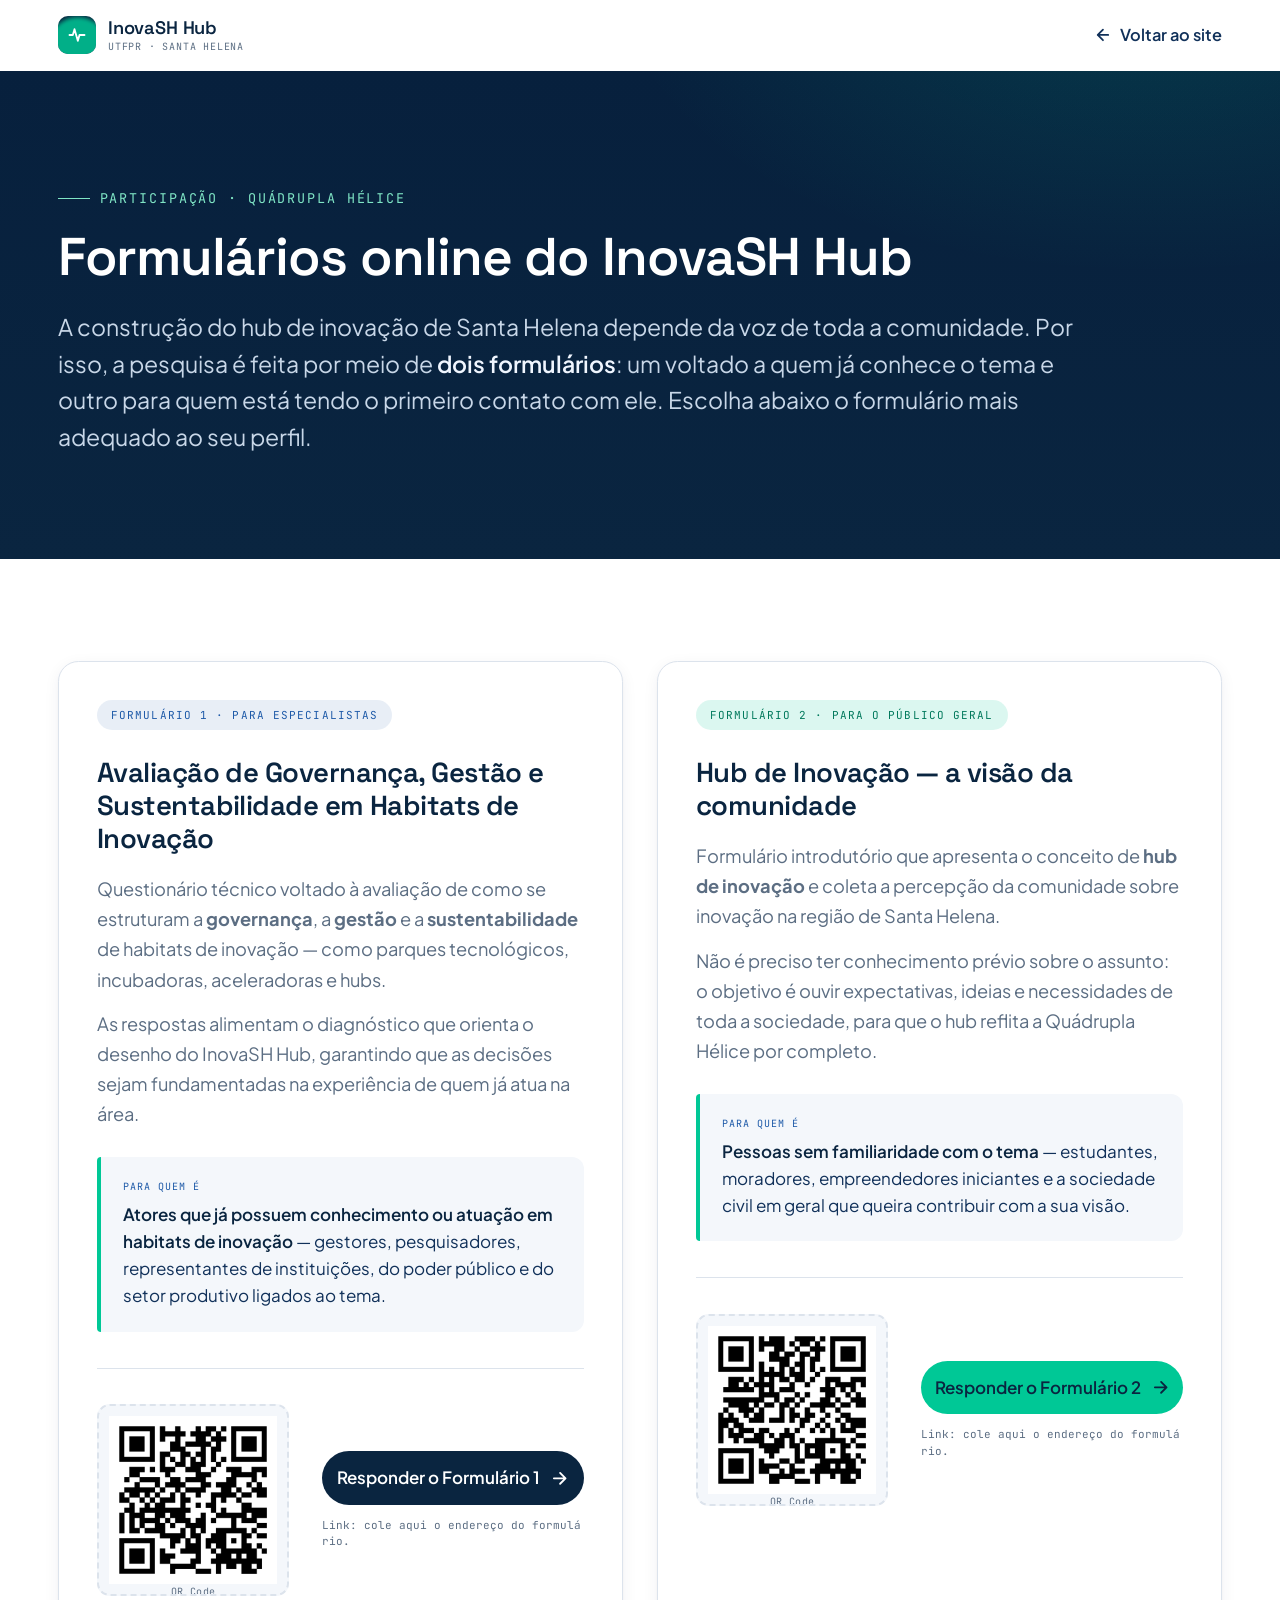
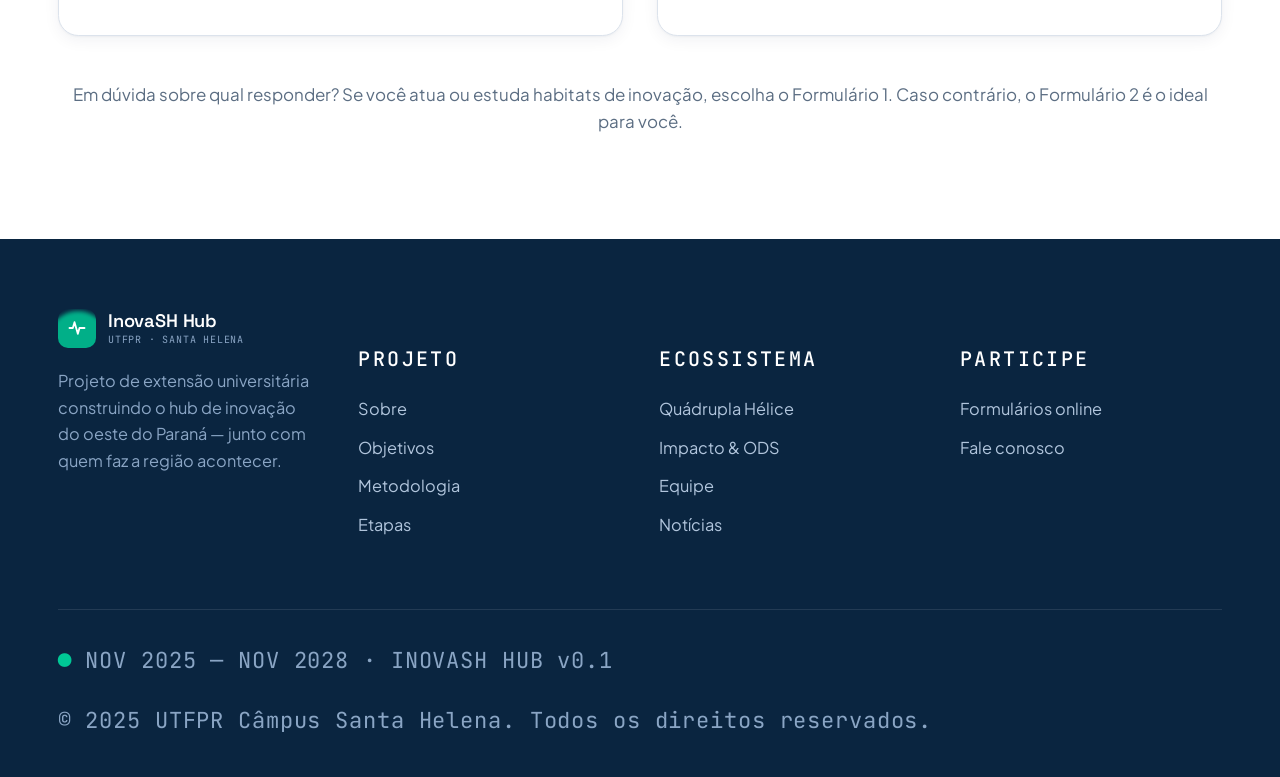
==== formularios.html @ 341921a7 "first commit" ====
<!DOCTYPE html>
<html lang="pt-BR">
<head>
<meta charset="UTF-8" />
<meta name="viewport" content="width=device-width, initial-scale=1.0" />
<title>Formulários online — InovaSH Hub | UTFPR Santa Helena</title>
<meta name="description" content="Participe da pesquisa do InovaSH Hub respondendo um dos dois formulários online: avaliação de habitats de inovação (para especialistas) e percepção sobre hub de inovação (para o público geral)." />

<!-- ============================== FONTS ============================== -->
<link rel="preconnect" href="https://fonts.googleapis.com" />
<link rel="preconnect" href="https://fonts.gstatic.com" crossorigin />
<link href="https://fonts.googleapis.com/css2?family=Space+Grotesk:wght@400;500;600;700&family=Plus+Jakarta+Sans:wght@400;500;600;700&family=JetBrains+Mono:wght@400;500&display=swap" rel="stylesheet" />
<link rel="stylesheet" href="style.css" />

</head>
<body>

<!-- ============================== NAV ============================== -->
<header class="nav" id="nav">
  <div class="container nav__inner">
    <a href="index.html" class="brand" aria-label="InovaSH Hub">
      <span class="brand__mark" aria-hidden="true">
        <svg width="20" height="20" viewBox="0 0 24 24" fill="none" stroke="currentColor" stroke-width="2.2" stroke-linecap="round" stroke-linejoin="round">
          <path d="M3 12h4l2-7 4 14 2-7h6"/>
        </svg>
      </span>
      <span>
        InovaSH Hub
        <small>UTFPR · Santa Helena</small>
      </span>
    </a>

    <a class="subnav__back" href="index.html#noticias">
      <svg viewBox="0 0 24 24" fill="none" stroke="currentColor" stroke-width="2.4" stroke-linecap="round" stroke-linejoin="round"><path d="M19 12H5M12 19l-7-7 7-7"/></svg>
      Voltar ao site
    </a>
  </div>
</header>

<main>

<!-- ============================== CABEÇALHO ============================== -->
<section class="formhero">
  <div class="container">
    <span class="eyebrow">Participação · Quádrupla Hélice</span>
    <h1>Formulários online do InovaSH Hub</h1>
    <p>
      A construção do hub de inovação de Santa Helena depende da voz de toda a comunidade.
      Por isso, a pesquisa é feita por meio de <strong style="color:#f0f6ff;font-weight:600;">dois formulários</strong>:
      um voltado a quem já conhece o tema e outro para quem está tendo o primeiro contato com ele.
      Escolha abaixo o formulário mais adequado ao seu perfil.
    </p>
  </div>
</section>

<!-- ============================== FORMULÁRIOS ============================== -->
<section>
  <div class="container">
    <div class="forms__grid">

      <!-- ---------- FORMULÁRIO 1 — ESPECIALISTAS ---------- -->
      <article class="formcard">
        <span class="formcard__pill formcard__pill--exp">Formulário 1 · Para especialistas</span>
        <h2>Avaliação de Governança, Gestão e Sustentabilidade em Habitats de Inovação</h2>

        <p class="formcard__desc">
          Questionário técnico voltado à avaliação de como se estruturam a
          <strong>governança</strong>, a <strong>gestão</strong> e a <strong>sustentabilidade</strong>
          de habitats de inovação — como parques tecnológicos, incubadoras, aceleradoras e hubs.
        </p>
        <p class="formcard__desc">
          As respostas alimentam o diagnóstico que orienta o desenho do InovaSH Hub,
          garantindo que as decisões sejam fundamentadas na experiência de quem já atua na área.
        </p>

        <div class="formcard__who">
          <small>Para quem é</small>
          <strong>Atores que já possuem conhecimento ou atuação em habitats de inovação</strong> —
          gestores, pesquisadores, representantes de instituições, do poder público e do
          setor produtivo ligados ao tema.
        </div>

        <div class="formcard__action">
          <!-- QR CODE — substitua o conteúdo abaixo pela imagem do QR Code.
               Ex.: <img src="qrcode-governanca.png" alt="QR Code do formulário de Governança" /> -->
          <div class="qr">
            <img src="/img/formulario1.jpg" alt="QR Code do formulário sobre Hub de Inovação" />
            <span class="qr__hint">QR Code<br />do Formulário 1<br />(inserir aqui)</span>
          </div>

          <div class="formcard__link">
            <!-- LINK — cole o endereço do formulário entre as aspas do href -->
            <a class="btn btn--primary" href="https://docs.google.com/forms/d/e/1FAIpQLSduwgu96JLA3Uy84Q2C-KdtQw33G4mlJlYAY1cPRyE9aOgEdQ/viewform?usp=publish-editor"
             target="_blank" rel="noopener">
              Responder o Formulário 1
              <svg viewBox="0 0 24 24" fill="none" stroke="currentColor" stroke-width="2.4" stroke-linecap="round" stroke-linejoin="round"><path d="M5 12h14M13 5l7 7-7 7"/></svg>
            </a>
            <p>Link: cole aqui o endereço do formulário.</p>
          </div>
        </div>
      </article>

      <!-- ---------- FORMULÁRIO 2 — PÚBLICO GERAL ---------- -->
      <article class="formcard">
        <span class="formcard__pill formcard__pill--geral">Formulário 2 · Para o público geral</span>
        <h2>Hub de Inovação — a visão da comunidade</h2>

        <p class="formcard__desc">
          Formulário introdutório que apresenta o conceito de <strong>hub de inovação</strong>
          e coleta a percepção da comunidade sobre inovação na região de Santa Helena.
        </p>
        <p class="formcard__desc">
          Não é preciso ter conhecimento prévio sobre o assunto: o objetivo é ouvir
          expectativas, ideias e necessidades de toda a sociedade, para que o hub
          reflita a Quádrupla Hélice por completo.
        </p>

        <div class="formcard__who">
          <small>Para quem é</small>
          <strong>Pessoas sem familiaridade com o tema</strong> — estudantes, moradores,
          empreendedores iniciantes e a sociedade civil em geral que queira contribuir
          com a sua visão.
        </div>

        <div class="formcard__action">
          <!-- QR CODE — substitua o conteúdo abaixo pela imagem do QR Code.
               Ex.: <img src="qrcode-hub.png" alt="QR Code do formulário sobre Hub de Inovação" /> -->
          <div class="qr">
            <img src="/img/formulario2.jpg" alt="QR Code do formulário sobre Hub de Inovação" />
            <span class="qr__hint">QR Code<br />do Formulário 2<br />(inserir aqui)</span>
          </div>

          <div class="formcard__link">
            <!-- LINK — cole o endereço do formulário entre as aspas do href -->
            <a class="btn btn--tech" href="https://docs.google.com/forms/d/e/1FAIpQLSdppMgLc-LtBCIql3R4VOv6WSsEuudQ_CSMHSYk94E3H_z7hQ/viewform?usp=publish-editor" 
            target="_blank" rel="noopener">
              Responder o Formulário 2
              <svg viewBox="0 0 24 24" fill="none" stroke="currentColor" stroke-width="2.4" stroke-linecap="round" stroke-linejoin="round"><path d="M5 12h14M13 5l7 7-7 7"/></svg>
            </a>
            <p>Link: cole aqui o endereço do formulário.</p>
          </div>
        </div>
      </article>

    </div>

    <p class="forms__note">
      Em dúvida sobre qual responder? Se você atua ou estuda habitats de inovação, escolha o
      Formulário 1. Caso contrário, o Formulário 2 é o ideal para você.
    </p>
  </div>
</section>

</main>

<!-- ============================== FOOTER ============================== -->
<footer>
  <div class="container">
    <div class="footer__grid">
      <div class="footer__brand">
        <a href="index.html" class="brand" style="color:#fff">
          <span class="brand__mark" aria-hidden="true">
            <svg width="20" height="20" viewBox="0 0 24 24" fill="none" stroke="currentColor" stroke-width="2.2" stroke-linecap="round" stroke-linejoin="round"><path d="M3 12h4l2-7 4 14 2-7h6"/></svg>
          </span>
          <span style="color:#fff">
            InovaSH Hub
            <small style="color:#8aa5c4">UTFPR · Santa Helena</small>
          </span>
        </a>
        <p>Projeto de extensão universitária construindo o hub de inovação do oeste do Paraná — junto com quem faz a região acontecer.</p>
      </div>

      <div>
        <h5>Projeto</h5>
        <ul>
          <li><a href="index.html#sobre">Sobre</a></li>
          <li><a href="index.html#objetivos">Objetivos</a></li>
          <li><a href="index.html#metodologia">Metodologia</a></li>
          <li><a href="index.html#etapas">Etapas</a></li>
        </ul>
      </div>
      <div>
        <h5>Ecossistema</h5>
        <ul>
          <li><a href="index.html#helice">Quádrupla Hélice</a></li>
          <li><a href="index.html#impacto">Impacto &amp; ODS</a></li>
          <li><a href="index.html#equipe">Equipe</a></li>
          <li><a href="index.html#noticias">Notícias</a></li>
        </ul>
      </div>
      <div>
        <h5>Participe</h5>
        <ul>
          <li><a href="formularios.html">Formulários online</a></li>
          <li><a href="index.html#contato">Fale conosco</a></li>
        </ul>
      </div>
    </div>

    <div class="footer__bottom">
      <span><span class="marker">●</span> NOV 2025 — NOV 2028 · INOVASH HUB v0.1</span>
      <span>© 2025 UTFPR Câmpus Santa Helena. Todos os direitos reservados.</span>
    </div>
  </div>
</footer>

<script>
/* navbar ganha borda ao rolar */
const nav = document.getElementById('nav');
window.addEventListener('scroll', () => {
  nav.classList.toggle('scrolled', window.scrollY > 8);
}, { passive: true });
</script>

</body>
</html>
---- style.css ----
/* ============================================================
   InovaSH Hub — estilos 100% fluidos
   Adapta-se a QUALQUER tela: sem larguras fixas.
   Tipografia escala de verdade com a largura (clamp + vw).
   Container ocupa a tela toda (borda a borda).
   ============================================================ */

/* ============================================================
   TOKENS — variáveis globais
   ============================================================ */
:root {
  --ink:      #0A2540;
  --ink-2:    #11315a;
  --blue:     #1E5AA8;
  --tech:     #00C896;
  --tech-soft:#7FE5C5;
  --paper:    #F4F7FB;
  --paper-2:  #EAF0F7;
  --line:     #DCE3EC;
  --muted:    #5C6E83;
  --white:    #ffffff;

  --f-display: "Space Grotesk", system-ui, sans-serif;
  --f-body:    "Plus Jakarta Sans", system-ui, sans-serif;
  --f-mono:    "JetBrains Mono", ui-monospace, monospace;

  /* espaçamentos fluidos — escalam com a largura da tela */
  --gutter:      clamp(18px, 4.5vw, 96px);
  --section-pad: clamp(56px, 8vw, 140px);
  --nav-h:       clamp(64px, 5.5vw, 86px);
  --radius:      clamp(10px, 1vw, 18px);
  --radius-lg:   clamp(14px, 1.6vw, 26px);

  --shadow-1: 0 1px 2px rgba(10,37,64,.04), 0 4px 16px rgba(10,37,64,.06);
  --shadow-2: 0 20px 60px -20px rgba(10,37,64,.25);
}

/* ============================================================
   RESET
   ============================================================ */
*, *::before, *::after { box-sizing: border-box; }

html {
  scroll-behavior: smooth;
  -webkit-text-size-adjust: 100%;
  scroll-padding-top: calc(var(--nav-h) + 12px);
}

body {
  margin: 0;
  font-family: var(--f-body);
  font-size: clamp(16px, 0.5vw + 0.85rem, 23px);
  line-height: 1.65;
  color: var(--ink);
  background: var(--white);
  -webkit-font-smoothing: antialiased;
  overflow-x: hidden;
}

img, svg { display: block; max-width: 100%; }
a { color: inherit; text-decoration: none; }
button { font: inherit; cursor: pointer; border: none; background: none; color: inherit; }
h1, h2, h3, h4 { font-family: var(--f-display); font-weight: 600; letter-spacing: -0.02em; margin: 0; color: var(--ink); }
p { margin: 0; }
ul { list-style: none; padding: 0; margin: 0; }

/* ============================================================
   LAYOUT — o container ocupa 100% da tela
   ============================================================ */
.container {
  width: 100%;
  margin: 0 auto;
  padding-inline: var(--gutter);
}

section { padding-block: var(--section-pad); position: relative; }

.eyebrow {
  font-family: var(--f-mono);
  font-size: clamp(12px, 0.3vw + 0.6rem, 15px);
  text-transform: uppercase;
  letter-spacing: 0.14em;
  color: var(--blue);
  display: inline-flex;
  align-items: center;
  gap: 10px;
  margin-bottom: clamp(14px, 1.6vw, 24px);
}
.eyebrow::before { content: ""; width: clamp(24px, 2.5vw, 40px); height: 1px; background: var(--blue); flex-shrink: 0; }

.section-title {
  font-size: clamp(2rem, 3.6vw + 0.3rem, 4.75rem);
  line-height: 1.1;
  margin-bottom: clamp(14px, 1.6vw, 24px);
}
.section-lede {
  font-size: clamp(1.09rem, 0.95vw + 0.72rem, 2.0rem);
  color: var(--muted);
  max-width: 65ch;
  line-height: 1.6;
}

/* reveal-on-scroll */
.reveal { opacity: 0; transform: translateY(20px); transition: opacity .7s cubic-bezier(.2,.7,.2,1), transform .7s cubic-bezier(.2,.7,.2,1); }
.reveal.in { opacity: 1; transform: none; }

/* ============================================================
   NAV
   ============================================================ */
.nav {
  position: sticky;
  top: 0;
  z-index: 50;
  backdrop-filter: saturate(140%) blur(14px);
  -webkit-backdrop-filter: saturate(140%) blur(14px);
  background: rgba(255,255,255,.82);
  border-bottom: 1px solid transparent;
  transition: border-color .25s, background .25s;
}
.nav.scrolled { border-bottom-color: var(--line); background: rgba(255,255,255,.96); }

.nav__inner {
  display: flex;
  align-items: center;
  justify-content: space-between;
  gap: clamp(12px, 2vw, 32px);
  height: var(--nav-h);
}

/* marca */
.brand {
  display: flex;
  align-items: center;
  gap: 12px;
  font-family: var(--f-display);
  font-weight: 600;
  font-size: clamp(16px, 0.45vw + 0.78rem, 22px);
  letter-spacing: -0.01em;
  flex-shrink: 0;
}
.brand > span { line-height: 1.15; white-space: nowrap; }
.brand__mark {
  width: clamp(36px, 3vw, 48px);
  height: clamp(36px, 3vw, 48px);
  flex-shrink: 0;
  display: grid; place-items: center;
  border-radius: 10px;
  background: var(--ink); color: var(--white);
  position: relative; overflow: hidden;
}
.brand__mark::after {
  content: "";
  position: absolute;
  inset: auto -30% -60% auto;
  width: 60px; height: 60px;
  background: var(--tech);
  border-radius: 50%;
  filter: blur(2px);
  opacity: .85;
}
.brand__mark svg { position: relative; z-index: 1; }
.brand small {
  display: block;
  font-family: var(--f-mono);
  font-size: clamp(10px, 0.5vw, 12px); color: var(--muted);
  letter-spacing: 0.08em; text-transform: uppercase;
  font-weight: 400; margin-top: 2px;
}

/* links */
.nav__links {
  display: flex;
  gap: clamp(14px, 1.8vw, 38px);
  align-items: center;
  flex: 1;
  justify-content: center;
}
.nav__links a {
  font-size: clamp(20px, 0.5vw + 0.6rem, 24px);
  font-weight: 500; color: var(--ink-2);
  transition: color .2s; white-space: nowrap;
}
.nav__links a:hover { color: var(--blue); }

.nav__cta { display: inline-flex; align-items: center; gap: 8px; flex-shrink: 0; }

/* hamburguer — oculto por padrão */
.menu-toggle {
  display: none;
  width: 44px; height: 44px;
  align-items: center; justify-content: center;
  border-radius: 8px; flex-shrink: 0;
}
.menu-toggle:hover { background: var(--paper); }

/* drawer */
.nav__drawer {
  display: none;
  position: fixed;
  inset: var(--nav-h) 0 0 0;
  background: var(--white);
  flex-direction: column;
  padding: 25px var(--gutter) 32px;
  z-index: 40;
  border-top: 1px solid var(--line);
  overflow-y: auto;
}
.nav__drawer a {
  display: block;
  padding: 16px 0;
  font-family: var(--f-display);
  font-size: clamp(20px, 4vw, 32px);
  border-bottom: 1px solid var(--line);
  color: var(--ink);
}
.nav__drawer .btn { margin-top: 25px; align-self: flex-start; }

/* ============================================================
   BOTÕES
   ============================================================ */
.btn {
  display: inline-flex;
  align-items: center;
  gap: 10px;
  padding: clamp(12px, 1vw, 18px) clamp(20px, 1.8vw, 32px);
  border-radius: 999px;
  font-weight: 600;
  font-size: clamp(15px, 0.35vw + 0.78rem, 18.5px);
  font-family: var(--f-body);
  transition: transform .15s ease, box-shadow .25s ease, background .2s, color .2s;
  white-space: nowrap;
}
.btn:active { transform: translateY(1px); }
.btn--primary { background: var(--ink); color: var(--white); }
.btn--primary:hover { background: var(--ink-2); box-shadow: var(--shadow-2); }
.btn--tech { background: var(--tech); color: var(--ink); }
.btn--tech:hover { background: #00b386; box-shadow: 0 12px 32px -12px rgba(0,200,150,.5); }
.btn--ghost { background: transparent; color: var(--ink); border: 1px solid var(--line); }
.btn--ghost:hover { border-color: var(--ink); }
.btn--link { padding: 0; background: none; color: var(--blue); font-weight: 600; }
.btn--link:hover { color: var(--ink); }
.btn--sm { padding: 10px 18px; font-size: clamp(14px, 0.3vw + 0.72rem, 16px); }
.btn svg { width: 1.1em; height: 1.1em; flex-shrink: 0; }

/* ============================================================
   HERO
   ============================================================ */
.hero {
  position: relative;
  overflow: hidden;
  padding-top: clamp(48px, 6vw, 130px);
  padding-bottom: clamp(60px, 9vw, 150px);
  background:
    radial-gradient(1200px 600px at 88% -10%, rgba(0,200,150,.18), transparent 60%),
    radial-gradient(900px 500px at -10% 110%, rgba(30,90,168,.18), transparent 55%),
    linear-gradient(180deg, #07203d 0%, #0A2540 50%, #0d2c4f 100%);
  color: var(--white);
}
.hero h1, .hero h2, .hero h3 { color: var(--white); }

.hero__grid {
  display: grid;
  grid-template-columns: 1.15fr .85fr;
  gap: clamp(32px, 5vw, 90px);
  align-items: center;
}

.hero__tag {
  display: inline-flex;
  align-items: center;
  gap: 10px;
  padding: 8px 16px 8px 8px;
  background: rgba(255,255,255,.08);
  border: 1px solid rgba(255,255,255,.14);
  border-radius: 999px;
  font-family: var(--f-mono);
  font-size: clamp(12px, 0.3vw + 0.62rem, 16px);
  letter-spacing: 0.06em;
  color: #cfe3f7;
  margin-bottom: clamp(18px, 2.2vw, 32px);
  flex-wrap: wrap;
}
.hero__tag span:first-child {
  background: var(--tech); color: var(--ink);
  padding: 4px 12px; border-radius: 999px;
  font-weight: 600; font-family: var(--f-body);
  letter-spacing: 0; font-size: 0.9em;
}

.hero h1 {
  font-size: clamp(2.25rem, 6.25vw, 7.5rem);
  line-height: 1;
  letter-spacing: -0.035em;
  margin-bottom: clamp(18px, 2.2vw, 34px);
  word-break: break-word;
}
.hero h1 em {
  font-style: normal;
  background: linear-gradient(90deg, var(--tech) 0%, var(--tech-soft) 100%);
  -webkit-background-clip: text;
  background-clip: text;
  color: transparent;
}

.hero__lede {
  font-size: clamp(1.05rem, 0.95vw + 0.72rem, 1.9rem);
  line-height: 1.55;
  color: #c8d7e8;
  max-width: 56ch;
  margin-bottom: clamp(28px, 3.2vw, 44px);
}
.hero__ctas { display: flex; flex-wrap: wrap; gap: 14px; }

.hero__meta {
  margin-top: clamp(32px, 4vw, 64px);
  display: grid;
  grid-template-columns: repeat(auto-fit, minmax(min(170px, 100%), 1fr));
  gap: clamp(14px, 1.6vw, 22px);
  max-width: 620px;
  border-top: 1px solid rgba(255,255,255,.14);
  padding-top: clamp(20px, 2.2vw, 32px);
}
.hero__meta div span {
  display: block;
  font-family: var(--f-mono); font-size: clamp(11px, 0.5vw, 13px);
  letter-spacing: 0.1em; text-transform: uppercase;
  color: #8aa5c4; margin-bottom: 6px;
}
.hero__meta div strong {
  font-family: var(--f-display); font-weight: 500;
  font-size: clamp(16px, 0.5vw + 0.8rem, 21px); color: #f0f6ff;
}

/* visual animado */
.hero__visual {
  position: relative;
  aspect-ratio: 1 / 1;
  width: 100%;
  max-width: 560px;
  margin-left: auto;
}
.hero__orb {
  position: absolute; inset: 8%;
  border-radius: 50%;
  background:
    radial-gradient(circle at 30% 30%, rgba(127,229,197,.45), transparent 55%),
    radial-gradient(circle at 70% 70%, rgba(30,90,168,.55), transparent 60%),
    conic-gradient(from 140deg at 50% 50%, #0a2540, #1E5AA8, #00C896, #0a2540);
  filter: blur(.4px);
  box-shadow: 0 60px 120px -40px rgba(0,200,150,.4), inset 0 0 60px rgba(255,255,255,.06);
  animation: orb 24s linear infinite;
}
@keyframes orb { to { transform: rotate(360deg); } }

.hero__ring { position: absolute; inset: 0; border-radius: 50%; border: 1px dashed rgba(255,255,255,.18); }
.hero__ring--2 { inset: 12%; border-style: solid; border-color: rgba(255,255,255,.08); }
.hero__ring--3 { inset: 24%; }

.hero__chips { position: absolute; inset: 0; pointer-events: none; }
.hero__chip {
  position: absolute;
  background: rgba(255,255,255,.06);
  border: 1px solid rgba(255,255,255,.14);
  backdrop-filter: blur(8px);
  -webkit-backdrop-filter: blur(8px);
  padding: 12px 16px; border-radius: 12px;
  font-family: var(--f-mono); font-size: clamp(11px, 0.6vw, 14px);
  color: #f0f6ff; letter-spacing: 0.03em;
  display: flex; align-items: center; gap: 8px;
  white-space: nowrap;
  animation: float 6s ease-in-out infinite;
}
.hero__chip i {
  width: 8px; height: 8px; border-radius: 50%;
  background: var(--tech); box-shadow: 0 0 0 4px rgba(0,200,150,.18);
  flex-shrink: 0;
}
.hero__chip:nth-child(1) { top: 6%;    left: -4%;  animation-delay: 0s; }
.hero__chip:nth-child(2) { top: 32%;   right: -8%; animation-delay: 1.5s; }
.hero__chip:nth-child(3) { bottom: 22%;left: -8%;  animation-delay: 3s; }
.hero__chip:nth-child(4) { bottom: 4%; right: 4%;  animation-delay: 4.5s; }
.hero__chip:nth-child(2) i, .hero__chip:nth-child(4) i { background: var(--tech-soft); box-shadow: 0 0 0 4px rgba(127,229,197,.18); }

@keyframes float {
  0%, 100% { transform: translateY(0); }
  50%       { transform: translateY(-10px); }
}

/* ============================================================
   PARTNERS STRIP
   ============================================================ */
.partners {
  background: var(--ink); color: #b8cbe1;
  padding: clamp(16px, 1.8vw, 30px) 0;
  border-top: 1px solid rgba(255,255,255,.08);
  overflow: hidden;
}
.partners__row {
  display: flex; align-items: center;
  gap: clamp(10px, 2.5vw, 56px);
  font-family: var(--f-mono);
  font-size: clamp(15px, 0.9vw, 19px);
  letter-spacing: 0.14em; text-transform: uppercase;
  flex-wrap: wrap; justify-content: center;
}
.partners__row span { white-space: nowrap; }
.partners__row span.dot { color: var(--tech); }

/* ============================================================
   SOBRE
   ============================================================ */
.about__grid {
  display: grid;
  grid-template-columns: repeat(auto-fit, minmax(min(400px, 100%), 1fr));
  gap: clamp(28px, 4vw, 90px);
  align-items: start;
}
.about__body p { font-size: clamp(1.05rem, 0.7vw + 0.82rem, 1.6rem); color: #2c425b; line-height: 1.7; }
.about__body p + p { margin-top: clamp(16px, 1.6vw, 24px); }

.callout {
  margin-top: clamp(24px, 2.8vw, 40px);
  padding: clamp(18px, 2.2vw, 32px);
  background: var(--paper);
  border-left: 4px solid var(--tech);
  border-radius: 4px 12px 12px 4px;
}
.callout strong { color: var(--ink); font-weight: 600; }
.callout small {
  display: block; font-family: var(--f-mono);
  font-size: clamp(11px, 0.5vw, 13px); text-transform: uppercase;
  letter-spacing: 0.1em; color: var(--blue); margin-bottom: 6px;
}

/* ============================================================
   OBJETIVOS
   ============================================================ */
.objectives { background: var(--paper); }

.objectives__head {
  display: flex;
  flex-wrap: wrap;
  align-items: flex-end;
  justify-content: space-between;
  gap: clamp(20px, 3vw, 48px);
  margin-bottom: clamp(32px, 4vw, 64px);
}

.bigobj {
  background: var(--ink); color: var(--white);
  border-radius: var(--radius-lg);
  padding: clamp(28px, 4vw, 72px);
  margin-bottom: clamp(20px, 2.5vw, 36px);
  display: flex;
  flex-wrap: wrap;
  gap: clamp(20px, 3.5vw, 56px);
  align-items: center;
  position: relative; overflow: hidden;
}
.bigobj::after {
  content: "";
  position: absolute; right: -100px; top: -100px;
  width: 360px; height: 360px;
  background: radial-gradient(circle, rgba(0,200,150,.4), transparent 60%);
  pointer-events: none;
}
.bigobj__label {
  font-family: var(--f-mono); font-size: clamp(11px, 0.5vw, 14px);
  letter-spacing: 0.15em; text-transform: uppercase;
  color: var(--tech); margin-bottom: 14px; display: block;
}
.bigobj h3 {
  color: var(--white);
  font-size: clamp(1.4rem, 1.5vw + 0.7rem, 3rem);
  line-height: 1.25; font-weight: 500;
  flex: 1 1 340px;
}
.bigobj__num {
  font-family: var(--f-display);
  font-size: clamp(3.5rem, 1rem + 6.5vw, 9.5rem);
  font-weight: 600; line-height: 1; color: var(--white);
  letter-spacing: -0.04em; position: relative; z-index: 1; flex-shrink: 0;
}

.obj-grid {
  display: grid;
  grid-template-columns: repeat(auto-fit, minmax(min(320px, 100%), 1fr));
  gap: clamp(14px, 1.6vw, 24px);
}
.obj-card {
  background: var(--white); border: 1px solid var(--line);
  border-radius: var(--radius);
  padding: clamp(24px, 2.8vw, 44px);
  transition: transform .25s, box-shadow .25s, border-color .25s;
}
.obj-card:hover { transform: translateY(-4px); border-color: transparent; box-shadow: var(--shadow-2); }
.obj-card__num {
  font-family: var(--f-mono); font-size: clamp(15px, 0.7vw, 17px);
  color: var(--blue); letter-spacing: 0.1em;
  margin-bottom: clamp(16px, 2.2vw, 32px); display: block;
}
.obj-card h4 { font-size: clamp(1.2rem, 0.7vw + 0.85rem, 1.8rem); line-height: 1.35; margin-bottom: 12px; font-weight: 600; }
.obj-card p { color: var(--muted); font-size: clamp(17px, 0.38vw + 0.85rem, 20px); line-height: 1.8; }

/* ============================================================
   METODOLOGIA
   ============================================================ */
.method__grid {
  display: grid;
  grid-template-columns: repeat(auto-fit, minmax(min(440px, 100%), 1fr));
  gap: clamp(28px, 3.5vw, 72px);
  align-items: start;
}

/* Matriz LFM */
.lfm {
  background: var(--paper); border-radius: var(--radius-lg);
  padding: 8px; border: 1px solid var(--line); overflow: hidden;
}
.lfm__head {
  display: grid; grid-template-columns: repeat(4, 1fr);
  gap: 4px; margin-bottom: 4px;
}
.lfm__cell {
  background: var(--white);
  padding: clamp(12px, 1.4vw, 20px);
  border-radius: 10px;
  font-family: var(--f-mono);
  font-size: clamp(16px, 0.4vw + 0.5rem, 19px);
  text-transform: uppercase; letter-spacing: 0.08em; color: var(--muted);
}
.lfm__cell--h { background: var(--ink); color: var(--white); font-weight: 600; }
.lfm__row {
  display: grid; grid-template-columns: repeat(4, 1fr);
  gap: 4px; margin-bottom: 4px;
}
.lfm__row .lfm__cell {
  background: var(--white); font-family: var(--f-body);
  text-transform: none; letter-spacing: 0; color: var(--ink);
  font-size: clamp(18px, 0.3vw + 0.7rem, 21px); line-height: 1.5;
}
.lfm__cell strong { display: block; font-weight: 600; margin-bottom: 4px; }
.lfm__cell span { color: var(--muted); font-size: 0.88em; }

.method-status {
  margin-top: clamp(20px, 2.4vw, 32px);
  display: grid;
  grid-template-columns: repeat(auto-fit, minmax(min(220px, 100%), 1fr));
  gap: 14px;
}
.method-status__card {
  background: var(--white); border: 1px solid var(--line);
  padding: clamp(18px, 2vw, 28px); border-radius: 12px;
}
.method-status__card .pill {
  display: inline-flex; align-items: center; gap: 6px;
  font-family: var(--f-mono); font-size: clamp(15.5px, 0.9vw, 20.5px);
  letter-spacing: 0.1em; text-transform: uppercase;
  color: var(--tech); background: rgba(0,200,150,.1);
  padding: 5px 12px; border-radius: 999px; margin-bottom: 12px;
}
.method-status__card .pill i {
  width: 6px; height: 6px; border-radius: 50%;
  background: var(--tech); animation: pulse 1.6s ease-in-out infinite;
}
@keyframes pulse { 0%, 100% { opacity: 1; transform: scale(1); } 50% { opacity: .4; transform: scale(.8); } }
.method-status__card strong { display: block; font-family: var(--f-display); font-weight: 600; font-size: clamp(15px, 0.4vw + 0.78rem, 19px); margin-bottom: 4px; }
.method-status__card span { font-size: clamp(17.5px, 0.3vw + 0.76rem, 19px); color: var(--muted); }

/* ============================================================
   TIMELINE / ETAPAS
   ============================================================ */
.timeline { background: var(--ink); color: var(--white); overflow: hidden; }
.timeline h2 { color: var(--white); }
.timeline .section-lede { color: #98b2cd; }
.timeline .eyebrow { color: var(--tech-soft); }
.timeline .eyebrow::before { background: var(--tech-soft); }

.tl {
  margin-top: clamp(36px, 4.5vw, 64px);
  display: grid;
  grid-template-columns: repeat(5, minmax(0,1fr));
  gap: clamp(12px, 1.6vw, 24px);
  position: relative;
}
.tl::before {
  content: "";
  position: absolute;
  top: 28px; left: 24px; right: 24px; height: 1px;
  background: linear-gradient(90deg, transparent, rgba(255,255,255,.2) 8%, rgba(255,255,255,.2) 92%, transparent);
}

.tl__step { position: relative; padding-top: 64px; }
.tl__dot {
  position: absolute; top: 18px; left: 0;
  width: 20px; height: 20px; border-radius: 50%;
  background: var(--tech); box-shadow: 0 0 0 6px rgba(0,200,150,.18);
}
.tl__dot::after { content: ""; position: absolute; inset: 6px; background: var(--ink); border-radius: 50%; }
.tl__step--active .tl__dot { background: var(--tech-soft); }
.tl__step--active .tl__dot::after { background: transparent; }

.tl__num { font-family: var(--f-mono); font-size: clamp(11px, 0.5vw, 13px); letter-spacing: 0.15em; color: #8aa5c4; text-transform: uppercase; }
.tl__step h4 { color: var(--white); font-size: clamp(1.1rem, 0.5vw + 0.85rem, 1.6rem); line-height: 1.3; margin: 10px 0; font-weight: 600; }
.tl__step p { font-size: clamp(17px, 0.3vw + 0.8rem, 19.5px); color: #b1c5dc; line-height: 1.55; }
.tl__tag {
  display: inline-block; margin-top: 14px;
  font-family: var(--f-mono); font-size: clamp(12.5px, 0.5vw, 14.5px); letter-spacing: 0.1em;
  color: var(--tech-soft); border: 1px solid rgba(127,229,197,.4);
  padding: 4px 10px; border-radius: 999px; text-transform: uppercase;
}

/* ============================================================
   QUÁDRUPLA HÉLICE
   ============================================================ */
.helix__grid {
  display: grid;
  grid-template-columns: repeat(auto-fit, minmax(min(360px, 100%), 1fr));
  gap: clamp(14px, 1.6vw, 24px);
  margin-top: clamp(32px, 4vw, 64px);
}
.helix-card {
  border-radius: var(--radius-lg);
  padding: clamp(24px, 3vw, 48px);
  display: flex; flex-direction: column; justify-content: space-between;
  min-height: clamp(220px, 24vw, 320px);
  transition: transform .3s, box-shadow .3s;
  isolation: isolate; position: relative; overflow: hidden;
}
.helix-card:hover { transform: translateY(-4px); box-shadow: var(--shadow-2); }
.helix-card--1 { background: linear-gradient(140deg, #0A2540 0%, #1E5AA8 100%); color: var(--white); }
.helix-card--2 { background: linear-gradient(140deg, #1E5AA8 0%, #00C896 100%); color: var(--white); }
.helix-card--3 { background: linear-gradient(140deg, #00C896 0%, #017155 100% );color: var(--white); }
.helix-card--4 { background: linear-gradient(140deg, #017155 0%, #0A2540 100%); color: var(--white); }

.helix-card__top {
  display: flex; align-items: center; justify-content: space-between;
  margin-bottom: clamp(24px, 3.5vw, 64px);
}
.helix-card__icon {
  width: clamp(48px, 4vw, 64px); height: clamp(48px, 4vw, 64px);
  border-radius: 12px;
  display: grid; place-items: center;
  background: rgba(255,255,255,.14); border: 1px solid rgba(255,255,255,.18);
  flex-shrink: 0;
}
.helix-card--3 .helix-card__icon, .helix-card--4 .helix-card__icon {
  background: var(--ink); border-color: var(--ink); color: var(--white);
}
.helix-card__icon svg { width: 45%; height: 45%; }
.helix-card__num { font-family: var(--f-mono); font-size: clamp(12px, 0.5vw, 15px); letter-spacing: 0.1em; opacity: .6; }
.helix-card h4 { color: inherit; font-size: clamp(1.5rem, 1.1vw + 0.85rem, 2.6rem); line-height: 1.2; margin-bottom: 12px; }
.helix-card p { font-size: clamp(19px, 0.35vw + 0.82rem, 21px); line-height: 1.55; opacity: .85; }

/* ============================================================
   STATUS ATUAL
   ============================================================ */
.status { background: var(--paper); }

.status__grid {
  display: grid;
  grid-template-columns: repeat(auto-fit, minmax(min(420px, 100%), 1fr));
  gap: clamp(14px, 1.6vw, 24px);
  margin-top: clamp(32px, 4vw, 64px);
}
.status-card {
  background: var(--white); border-radius: var(--radius-lg);
  padding: clamp(20px, 2.6vw, 40px);
  border: 1px solid var(--line);
  display: grid; grid-template-columns: auto 1fr;
  gap: clamp(18px, 2.2vw, 36px); align-items: start;
}
.status-card__chart { width: clamp(80px, 7vw, 120px); height: clamp(80px, 7vw, 120px); position: relative; flex-shrink: 0; }
.status-card__chart svg { width: 100%; height: 100%; transform: rotate(-90deg); }
.status-card__chart .bg { fill: none; stroke: var(--paper-2); stroke-width: 8; }
.status-card__chart .fg { fill: none; stroke: var(--tech); stroke-width: 8; stroke-linecap: round; transition: stroke-dashoffset 1.4s ease; }
.status-card__chart .lbl {
  position: absolute; inset: 0;
  display: grid; place-items: center;
  font-family: var(--f-display); font-weight: 600; font-size: clamp(16px, 1.4vw, 22px); color: var(--ink);
}
.status-card .pill {
  display: inline-flex; align-items: center; gap: 8px;
  font-family: var(--f-mono); font-size: clamp(11px, 0.5vw, 13px); letter-spacing: 0.1em; text-transform: uppercase;
  color: var(--tech); background: rgba(0,200,150,.1);
  padding: 6px 14px; border-radius: 999px; margin-bottom: 14px;
}
.status-card .pill i { width: 6px; height: 6px; border-radius: 50%; background: var(--tech); animation: pulse 1.6s ease-in-out infinite; }
.status-card h4 { font-size: clamp(1.2rem, 0.7vw + 0.85rem, 1.8rem); line-height: 1.3; margin-bottom: 10px; }
.status-card p { color: var(--muted); font-size: clamp(17px, 0.35vw + 0.82rem, 20.5px); }

/* ============================================================
   EQUIPE
   ============================================================ */
.team__grid {
  display: grid;
  grid-template-columns: repeat(auto-fit, minmax(min(230px, 100%), 1fr));
  gap: clamp(12px, 1.4vw, 22px);
  margin-top: clamp(32px, 4vw, 64px);
}
.member {
  background: var(--white); border: 1px solid var(--line);
  border-radius: var(--radius); overflow: hidden;
  transition: transform .25s, box-shadow .25s, border-color .25s;
}
.member:hover { transform: translateY(-3px); box-shadow: var(--shadow-2); border-color: transparent; }
.member__photo {
  aspect-ratio: 4/5;
  background: repeating-linear-gradient(135deg, var(--paper) 0 8px, var(--paper-2) 8px 16px);
  position: relative; display: grid; place-items: center;
  color: var(--ink); font-family: var(--f-display);
  font-weight: 600; font-size: clamp(2rem, 3vw, 3rem); letter-spacing: -0.02em;
}
.member__photo::after {
  content: attr(data-role);
  position: absolute; top: 14px; left: 14px;
  font-family: var(--f-mono); font-size: clamp(15px, 0.5vw, 20px);
  letter-spacing: 0.08em; text-transform: uppercase;
  background: var(--white); padding: 4px 9px;
  border-radius: 4px; color: var(--blue); font-weight: 500;
}
.member__info { padding: clamp(16px, 1.8vw, 26px); }
.member__info strong { display: block; font-family: var(--f-display); font-weight: 600; font-size: clamp(30px, 0.4vw + 0.78rem, 25px); line-height: 1.3; margin-bottom: 5px; }
.member__info span { font-size: clamp(13px, 0.3vw + 0.72rem, 16px); color: var(--muted); }

/* ============================================================
   IMPACTO / ODS
   ============================================================ */
.impact { background: var(--ink); color: var(--white); overflow: hidden; }
.impact h2 { color: var(--white); }
.impact .eyebrow { color: var(--tech-soft); }
.impact .eyebrow::before { background: var(--tech-soft); }
.impact .section-lede { color: #98b2cd; }

.impact-grid {
  display: grid;
  grid-template-columns: repeat(auto-fit, minmax(min(240px, 100%), 1fr));
  gap: 0;
  margin-top: clamp(32px, 4vw, 64px);
  border-top: 1px solid rgba(255,255,255,.12);
  border-bottom: 1px solid rgba(255,255,255,.12);
}
.impact-num { padding: clamp(28px, 3.4vw, 48px) 0; }
.impact-num + .impact-num { border-left: 1px solid rgba(255,255,255,.12); padding-left: clamp(20px, 2.5vw, 40px); }
.impact-num span { font-family: var(--f-mono); font-size: clamp(11px, 0.5vw, 13px); letter-spacing: 0.12em; text-transform: uppercase; color: #8aa5c4; display: block; margin-bottom: clamp(12px, 1.6vw, 22px); }
.impact-num strong { font-family: var(--f-display); font-size: clamp(3.5rem, 1rem + 5.5vw, 8rem); font-weight: 600; letter-spacing: -0.04em; line-height: 0.95; display: block; }
.impact-num strong em { font-style: normal; color: var(--tech); margin-left: 4px; font-size: 0.6em; }
.impact-num small { color: #98b2cd; font-size: clamp(13px, 0.3vw + 0.72rem, 16px); }

.sdgs { margin-top: clamp(36px, 5vw, 72px); }
.sdgs__label { font-family: var(--f-mono); font-size: clamp(11px, 0.5vw, 13px); letter-spacing: 0.12em; text-transform: uppercase; color: #8aa5c4; margin-bottom: 22px; }
.sdgs__list {
  display: grid;
  grid-template-columns: repeat(auto-fit, minmax(min(300px, 100%), 1fr));
  gap: clamp(12px, 1.4vw, 20px);
}
.sdg {
  display: flex; align-items: center; gap: clamp(14px, 1.6vw, 24px);
  padding: clamp(16px, 2vw, 30px);
  background: rgba(255,255,255,.04); border: 1px solid rgba(255,255,255,.1);
  border-radius: var(--radius);
}
.sdg__badge {
  width: clamp(48px, 4.5vw, 68px); height: clamp(48px, 4.5vw, 68px);
  border-radius: 10px;
  display: grid; place-items: center;
  font-family: var(--f-display); font-weight: 700;
  font-size: clamp(17px, 1.6vw, 24px); color: var(--white); flex-shrink: 0;
}
.sdg--9  .sdg__badge { background: #fd6925; }
.sdg--11 .sdg__badge { background: #f99d26; }
.sdg--17 .sdg__badge { background: #19486a; }
.sdg__txt strong { display: block; font-family: var(--f-display); font-weight: 600; font-size: clamp(14px, 0.4vw + 0.76rem, 18px); }
.sdg__txt span { color: #b1c5dc; font-size: clamp(12.5px, 0.3vw + 0.7rem, 15.5px); }

/* ============================================================
   NOTÍCIAS
   ============================================================ */
.news__grid {
  display: grid;
  grid-template-columns: repeat(auto-fit, minmax(min(340px, 100%), 1fr));
  gap: clamp(14px, 1.6vw, 26px);
  margin-top: clamp(32px, 4vw, 64px);
}
.post {
  background: var(--white); border: 1px solid var(--line);
  border-radius: var(--radius); overflow: hidden;
  transition: transform .25s, box-shadow .25s, border-color .25s;
  display: flex; flex-direction: column;
}
.post:hover { transform: translateY(-4px); box-shadow: var(--shadow-2); border-color: transparent; }
.post__cover {
  aspect-ratio: 16/10;
  position: relative; display: grid; place-items: center; overflow: hidden;
}
.post__cover--1 { background: linear-gradient(140deg, #0A2540, #1E5AA8); }
.post__cover--2 { background: linear-gradient(140deg, #1E5AA8, #00C896); }
.post__cover--3 { background: linear-gradient(140deg, #0A2540, #00C896); }
.post__cover svg { position: absolute; inset: 0; width: 100%; height: 100%; opacity: .25; }
.post__cover .tag {
  position: relative;
  font-family: var(--f-mono); font-size: clamp(11px, 0.5vw, 13px); letter-spacing: 0.12em;
  text-transform: uppercase; color: var(--white);
  border: 1px solid rgba(255,255,255,.4); background: rgba(255,255,255,.06);
  backdrop-filter: blur(8px); padding: 6px 14px; border-radius: 999px;
}
.post__body { padding: clamp(20px, 2.4vw, 38px); flex: 1; display: flex; flex-direction: column; }
.post__date { font-family: var(--f-mono); font-size: clamp(11px, 0.5vw, 13px); color: var(--muted); letter-spacing: 0.08em; text-transform: uppercase; margin-bottom: 12px; }
.post__body h4 { font-size: clamp(1.2rem, 0.6vw + 0.88rem, 1.65rem); line-height: 1.35; margin-bottom: 12px; }
.post__body p { color: var(--muted); font-size: clamp(15px, 0.35vw + 0.82rem, 18.5px); flex: 1; margin-bottom: 18px; }
.post__more {
  font-family: var(--f-mono); font-size: clamp(12px, 0.5vw, 14px); color: var(--blue);
  letter-spacing: 0.06em; text-transform: uppercase;
  display: inline-flex; align-items: center; gap: 6px; font-weight: 600;
}

/* ============================================================
   CONTATO
   ============================================================ */
.contact { background: var(--paper); }

.contact__grid {
  display: grid;
  grid-template-columns: repeat(auto-fit, minmax(min(380px, 100%), 1fr));
  gap: clamp(28px, 4vw, 90px);
  margin-top: clamp(32px, 4vw, 64px);
  align-items: start;
}
.contact__form {
  background: var(--white); border: 1px solid var(--line);
  border-radius: var(--radius-lg);
  padding: clamp(22px, 3vw, 52px);
}
.contact__form label {
  display: block; font-family: var(--f-mono);
  font-size: clamp(11px, 0.5vw, 13px); letter-spacing: 0.1em;
  text-transform: uppercase; color: var(--blue); margin-bottom: 8px;
}
.contact__form input,
.contact__form select,
.contact__form textarea {
  width: 100%; padding: clamp(12px, 1.2vw, 18px) clamp(14px, 1.4vw, 20px);
  border: 1px solid var(--line); border-radius: 10px;
  font: inherit; background: var(--white); color: var(--ink);
  transition: border-color .2s, box-shadow .2s;
}
.contact__form input:focus,
.contact__form select:focus,
.contact__form textarea:focus {
  outline: none; border-color: var(--blue);
  box-shadow: 0 0 0 4px rgba(30,90,168,.12);
}
.contact__form textarea { resize: vertical; min-height: 140px; font-family: var(--f-body); }
.contact__form .field + .field { margin-top: clamp(16px, 1.8vw, 24px); }
.contact__form button { margin-top: clamp(20px, 2.2vw, 28px); width: 100%; justify-content: center; }

.contact__side h3 { font-size: clamp(1.3rem, 0.8vw + 0.9rem, 2.1rem); line-height: 1.25; margin-bottom: 18px; }
.contact__side p { color: var(--muted); margin-bottom: 28px; }

.contact-card {
  display: flex; align-items: center; gap: clamp(14px, 1.6vw, 22px);
  padding: clamp(16px, 1.8vw, 24px); background: var(--white);
  border: 1px solid var(--line); border-radius: var(--radius);
  margin-bottom: 12px; transition: border-color .2s;
}
.contact-card:hover { border-color: var(--blue); }
.contact-card__icon {
  width: clamp(44px, 3.8vw, 56px); height: clamp(44px, 3.8vw, 56px); border-radius: 10px;
  background: var(--ink); color: var(--white);
  display: grid; place-items: center; flex-shrink: 0;
}
.contact-card__icon svg { width: 45%; height: 45%; }
.contact-card strong { display: block; font-family: var(--f-display); font-weight: 600; font-size: clamp(15px, 0.4vw + 0.78rem, 19px); }
.contact-card span { font-size: clamp(13px, 0.3vw + 0.74rem, 16px); color: var(--muted); }

.socials { display: flex; gap: 10px; margin-top: 32px; flex-wrap: wrap; }
.socials a {
  width: clamp(44px, 3.8vw, 56px); height: clamp(44px, 3.8vw, 56px); border-radius: 10px;
  background: var(--white); border: 1px solid var(--line);
  display: grid; place-items: center;
  transition: background .2s, color .2s, border-color .2s;
}
.socials a:hover { background: var(--ink); color: var(--white); border-color: var(--ink); }
.socials svg { width: 40%; height: 40%; }

/* ============================================================
   FOOTER
   ============================================================ */
footer {
  background: var(--ink); color: #b1c5dc;
  padding: clamp(40px, 5.5vw, 88px) 0 clamp(24px, 3vw, 40px);
  font-size: clamp(14px, 0.3vw + 0.78rem, 17px);
}
.footer__grid {
  display: grid;
  grid-template-columns: repeat(auto-fit, minmax(min(220px, 100%), 1fr));
  gap: clamp(24px, 3vw, 56px);
  margin-bottom: clamp(36px, 4.5vw, 72px);
}
.footer__brand p { color: #8aa5c4; max-width: 36ch; margin-top: 20px; }
footer h5 {
  color: var(--white); font-family: var(--f-mono);
  font-size: clamp(20px, 0.6vw, 24px); letter-spacing: 0.12em;
  text-transform: uppercase; margin-bottom: 20px; font-weight: 500;
}
footer ul li { margin-bottom: 12px; }
footer ul a { color: #b1c5dc; }
footer ul a:hover { color: var(--tech-soft); }

.footer__bottom {
  border-top: 1px solid rgba(255,255,255,.1);
  padding-top: 32px;
  display: flex; justify-content: space-between;
  gap: 24px; flex-wrap: wrap;
  font-family: var(--f-mono); font-size: clamp(20px, 0.6vw + 0.9rem, 24px);
  letter-spacing: 0.04em; color: #8aa5c4;
}
.footer__bottom .marker { color: var(--tech); }

/* ============================================================
   UTIL
   ============================================================ */
.center { text-align: center; margin-inline: auto; }
.muted  { color: var(--muted); }
.mono   { font-family: var(--f-mono); }

/* ============================================================
   AJUSTE ESTRUTURAL — telas estreitas (tablet / celular)
   Única quebra: empilha o que não pode ser fluido.
   ============================================================ */
@media (max-width: 900px) {
  /* NAV → menu hamburguer */
  .nav__links { display: none; }
  .nav__cta.desktop { display: none; }
  .menu-toggle { display: flex; }
  .nav__drawer.open { display: flex; }

  /* HERO → empilha; esconde o visual decorativo */
  .hero__grid { grid-template-columns: 1fr; }
  .hero__visual { display: none; }

  /* TIMELINE → vertical com linha conectora */
  .tl {
    grid-template-columns: 1fr;
    gap: 0;
    padding-left: 22px;
  }
  .tl::before { display: none; }
  .tl::after {
    content: "";
    position: absolute;
    top: 28px; bottom: 14px; left: 9px;
    width: 1px;
    background: linear-gradient(180deg, transparent, rgba(255,255,255,.22) 10%, rgba(255,255,255,.22) 90%, transparent);
  }
  .tl__step { padding-top: 0; padding-left: 24px; padding-bottom: 24px; }
  .tl__dot { top: 2px; left: -11px; }

  /* MATRIZ LFM → 2 colunas, sem cabeçalho */
  .lfm__head { display: none; }
  .lfm__row { grid-template-columns: 1fr 1fr; }
}

/* ============================================================
   PÁGINA DE FORMULÁRIOS (formularios.html)
   ============================================================ */
.subnav__back {
  display: inline-flex; align-items: center; gap: 8px;
  font-family: var(--f-body); font-weight: 600;
  font-size: clamp(14px, 0.4vw + 0.7rem, 18px);
  color: var(--ink-2); flex-shrink: 0;
}
.subnav__back:hover { color: var(--blue); }
.subnav__back svg { width: 1.1em; height: 1.1em; }

/* cabeçalho da página */
.formhero {
  background:
    radial-gradient(900px 500px at 90% -20%, rgba(0,200,150,.16), transparent 60%),
    linear-gradient(180deg, #07203d 0%, #0A2540 100%);
  color: var(--white);
}
.formhero h1 {
  color: var(--white);
  font-size: clamp(2rem, 3.4vw + 0.6rem, 4.6rem);
  line-height: 1.05;
  margin-bottom: clamp(14px, 1.8vw, 26px);
}
.formhero .eyebrow { color: var(--tech-soft); }
.formhero .eyebrow::before { background: var(--tech-soft); }
.formhero p {
  color: #c8d7e8;
  font-size: clamp(1.05rem, 0.9vw + 0.72rem, 1.8rem);
  max-width: 62ch; line-height: 1.6;
}

/* grade dos dois formulários */
.forms__grid {
  display: grid;
  grid-template-columns: repeat(auto-fit, minmax(min(420px, 100%), 1fr));
  gap: clamp(20px, 2.6vw, 44px);
}

.formcard {
  background: var(--white);
  border: 1px solid var(--line);
  border-radius: var(--radius-lg);
  padding: clamp(24px, 3vw, 56px);
  display: flex; flex-direction: column;
  box-shadow: var(--shadow-1);
}

.formcard__pill {
  align-self: flex-start;
  display: inline-flex; align-items: center; gap: 8px;
  font-family: var(--f-mono);
  font-size: clamp(11px, 0.5vw, 13px);
  letter-spacing: 0.1em; text-transform: uppercase;
  padding: 6px 14px; border-radius: 999px;
  margin-bottom: clamp(16px, 2vw, 26px);
}
.formcard__pill--exp   { color: var(--blue); background: rgba(30,90,168,.1); }
.formcard__pill--geral { color: #00795c; background: rgba(0,200,150,.14); }

.formcard h2 {
  font-size: clamp(1.4rem, 1vw + 0.92rem, 2.5rem);
  line-height: 1.2;
  margin-bottom: clamp(12px, 1.5vw, 20px);
}
.formcard__desc {
  color: var(--muted);
  font-size: clamp(15px, 0.4vw + 0.82rem, 19px);
  line-height: 1.65;
}
.formcard__desc + .formcard__desc { margin-top: 14px; }

.formcard__who {
  margin-top: clamp(18px, 2.2vw, 28px);
  padding: clamp(14px, 1.8vw, 22px);
  background: var(--paper);
  border-left: 4px solid var(--tech);
  border-radius: 4px 12px 12px 4px;
  font-size: clamp(14px, 0.35vw + 0.8rem, 17px);
  color: var(--ink-2); line-height: 1.6;
}
.formcard__who strong { color: var(--ink); font-weight: 600; }
.formcard__who small {
  display: block; font-family: var(--f-mono);
  font-size: clamp(10px, 0.5vw, 12px); letter-spacing: 0.1em;
  text-transform: uppercase; color: var(--blue); margin-bottom: 6px;
}

/* área de ação: QR + link */
.formcard__action {
  margin-top: clamp(22px, 2.8vw, 36px);
  padding-top: clamp(22px, 2.8vw, 36px);
  border-top: 1px solid var(--line);
  display: flex; flex-wrap: wrap; align-items: center;
  gap: clamp(20px, 2.6vw, 36px);
}

.qr {
  flex-shrink: 0;
  width: clamp(150px, 15vw, 200px);
  height: clamp(150px, 15vw, 200px);
  border: 2px dashed var(--line);
  border-radius: var(--radius);
  background: var(--paper);
  display: grid; place-items: center;
  padding: 10px; overflow: hidden;
}
.qr img { width: 100%; height: 100%; object-fit: contain; }
.qr__hint {
  font-family: var(--f-mono);
  font-size: clamp(10px, 0.6vw, 12px);
  text-align: center; color: var(--muted);
  letter-spacing: 0.04em; line-height: 1.6;
}

.formcard__link { flex: 1 1 220px; min-width: 0; }
.formcard__link .btn { width: 100%; justify-content: center; }
.formcard__link p {
  margin-top: 12px;
  font-family: var(--f-mono);
  font-size: clamp(11px, 0.5vw, 12.5px);
  color: var(--muted); word-break: break-all; line-height: 1.5;
}

/* nota de rodapé da página */
.forms__note {
  margin-top: clamp(28px, 3.5vw, 56px);
  text-align: center;
  color: var(--muted);
  font-size: clamp(14px, 0.35vw + 0.78rem, 17px);
}
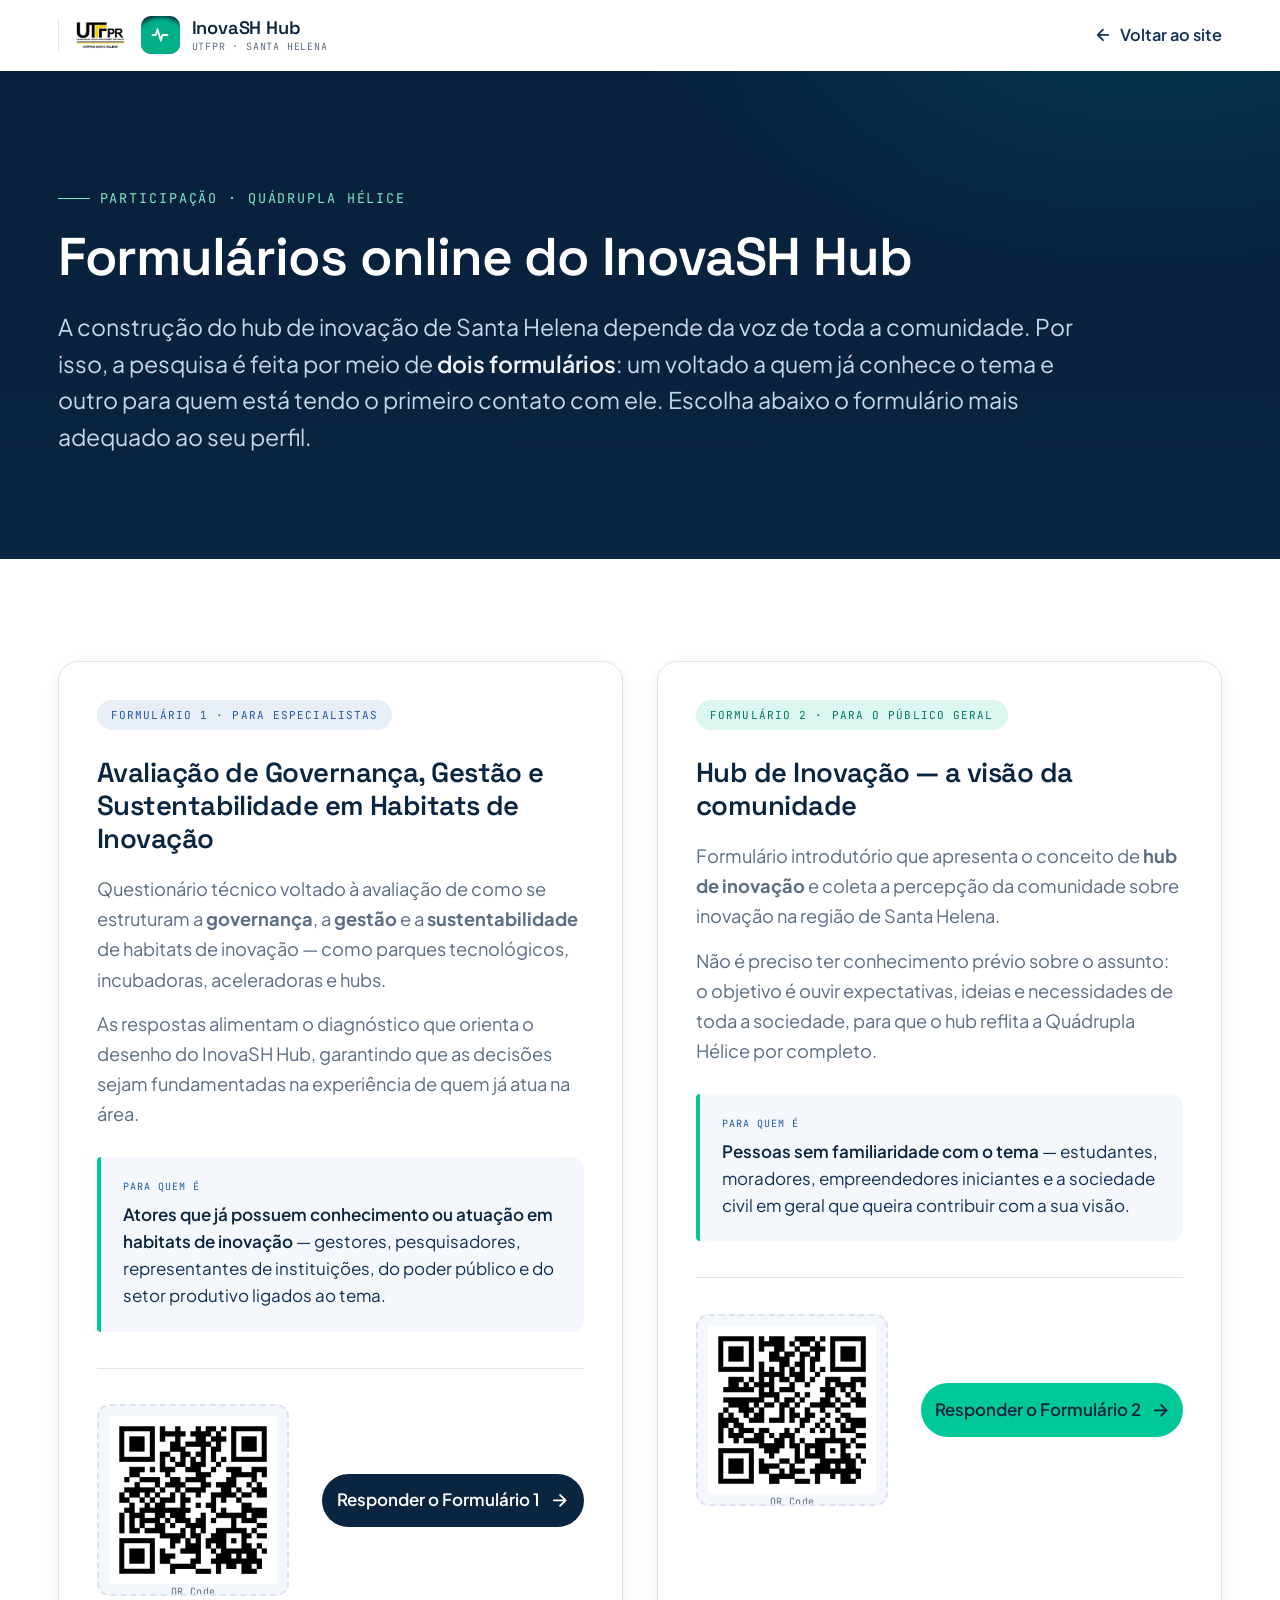
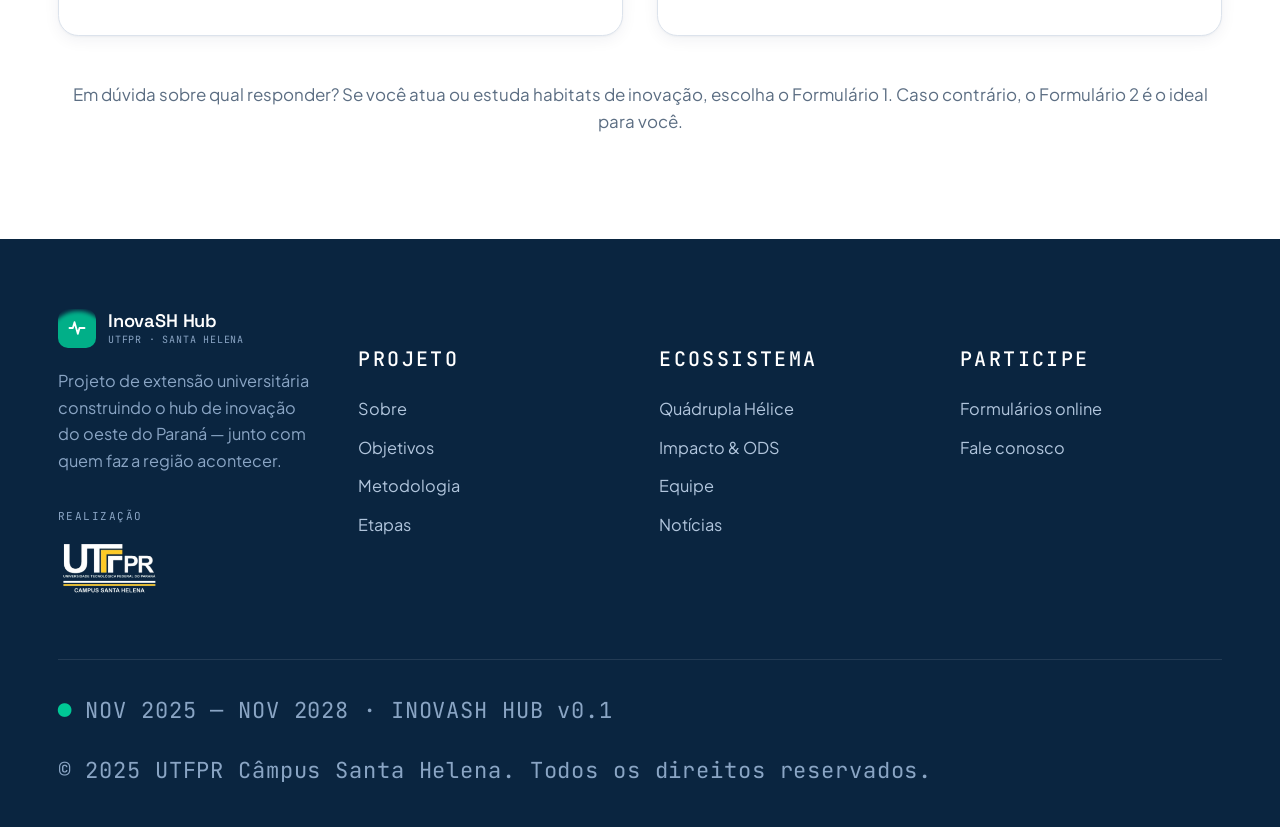
==== commit 7fb450d0: "Alterações feitas que foram solicitadas pelas as professoras, após a analise do site. Foram adiciona" ====
--- a/formularios.html
+++ b/formularios.html
@@ -18,17 +18,23 @@
 <!-- ============================== NAV ============================== -->
 <header class="nav" id="nav">
   <div class="container nav__inner">
-    <a href="index.html" class="brand" aria-label="InovaSH Hub">
-      <span class="brand__mark" aria-hidden="true">
-        <svg width="20" height="20" viewBox="0 0 24 24" fill="none" stroke="currentColor" stroke-width="2.2" stroke-linecap="round" stroke-linejoin="round">
-          <path d="M3 12h4l2-7 4 14 2-7h6"/>
-        </svg>
-      </span>
-      <span>
-        InovaSH Hub
-        <small>UTFPR · Santa Helena</small>
-      </span>
-    </a>
+    <div class="nav__brand-group">
+        <!-- Logo UTFPR (versão menor) — arquivo esperado: img/utfpr.png -->
+      <a href="https://portal.utfpr.edu.br/campus/santahelena" class="nav__utfpr" aria-label="UTFPR" target="_blank" rel="noopener">
+        <img src="img/logo_pretoUTFPR.png" alt="UTFPR" onerror="this.parentElement.classList.add('is-empty');this.remove()"/>
+      </a>
+      <a href="index.html" class="brand" aria-label="InovaSH Hub">
+        <span class="brand__mark" aria-hidden="true">
+          <svg width="20" height="20" viewBox="0 0 24 24" fill="none" stroke="currentColor" stroke-width="2.2" stroke-linecap="round" stroke-linejoin="round">
+            <path d="M3 12h4l2-7 4 14 2-7h6"/>
+          </svg>
+        </span>
+        <span>
+          InovaSH Hub
+          <small>UTFPR · Santa Helena</small>
+        </span>
+      </a>
+    </div>
 
     <a class="subnav__back" href="index.html#noticias">
       <svg viewBox="0 0 24 24" fill="none" stroke="currentColor" stroke-width="2.4" stroke-linecap="round" stroke-linejoin="round"><path d="M19 12H5M12 19l-7-7 7-7"/></svg>
@@ -84,7 +90,7 @@
           <!-- QR CODE — substitua o conteúdo abaixo pela imagem do QR Code.
                Ex.: <img src="qrcode-governanca.png" alt="QR Code do formulário de Governança" /> -->
           <div class="qr">
-            <img src="/img/formulario1.jpg" alt="QR Code do formulário sobre Hub de Inovação" />
+            <img src="img/formulario1.jpg" alt="QR Code do formulário sobre Hub de Inovação" />
             <span class="qr__hint">QR Code<br />do Formulário 1<br />(inserir aqui)</span>
           </div>
 
@@ -95,7 +101,6 @@
               Responder o Formulário 1
               <svg viewBox="0 0 24 24" fill="none" stroke="currentColor" stroke-width="2.4" stroke-linecap="round" stroke-linejoin="round"><path d="M5 12h14M13 5l7 7-7 7"/></svg>
             </a>
-            <p>Link: cole aqui o endereço do formulário.</p>
           </div>
         </div>
       </article>
@@ -126,7 +131,7 @@
           <!-- QR CODE — substitua o conteúdo abaixo pela imagem do QR Code.
                Ex.: <img src="qrcode-hub.png" alt="QR Code do formulário sobre Hub de Inovação" /> -->
           <div class="qr">
-            <img src="/img/formulario2.jpg" alt="QR Code do formulário sobre Hub de Inovação" />
+            <img src="img/formulario2.jpg" alt="QR Code do formulário sobre Hub de Inovação" />
             <span class="qr__hint">QR Code<br />do Formulário 2<br />(inserir aqui)</span>
           </div>
 
@@ -137,7 +142,6 @@
               Responder o Formulário 2
               <svg viewBox="0 0 24 24" fill="none" stroke="currentColor" stroke-width="2.4" stroke-linecap="round" stroke-linejoin="round"><path d="M5 12h14M13 5l7 7-7 7"/></svg>
             </a>
-            <p>Link: cole aqui o endereço do formulário.</p>
           </div>
         </div>
       </article>
@@ -168,6 +172,14 @@
           </span>
         </a>
         <p>Projeto de extensão universitária construindo o hub de inovação do oeste do Paraná — junto com quem faz a região acontecer.</p>
+
+        <!-- Logo institucional UTFPR — arquivo esperado: img/utfpr_branca.png (versão branca p/ fundo escuro) -->
+        <div class="footer__partner">
+          <span class="footer__partner-label">Realização</span>
+          <a href="https://www.utfpr.edu.br/campus/santahelena" class="footer__utfpr" aria-label="UTFPR" target="_blank" rel="noopener">
+            <img src="img/logo_utfpr.png" alt="UTFPR" onerror="this.parentElement.classList.add('is-empty');this.remove()"/>
+          </a>
+        </div>
       </div>
 
       <div>
--- a/style.css
+++ b/style.css
@@ -165,6 +165,37 @@
   font-size: clamp(10px, 0.5vw, 12px); color: var(--muted);
   letter-spacing: 0.08em; text-transform: uppercase;
   font-weight: 400; margin-top: 2px;
+}
+
+/* grupo: marca InovaSH + logo UTFPR menor (lado a lado) */
+.nav__brand-group {
+  display: flex;
+  align-items: center;
+  gap: clamp(10px, 1.2vw, 18px);
+  flex-shrink: 0;
+}
+.nav__utfpr {
+  display: inline-flex;
+  align-items: center;
+  padding-left: clamp(10px, 1.2vw, 18px);
+  border-left: 1px solid var(--line);
+  flex-shrink: 0;
+  transition: opacity .2s;
+}
+.nav__utfpr:hover { opacity: .75; }
+.nav__utfpr img {
+  height: clamp(28px, 2.4vw, 38px);
+  width: auto;
+  display: block;
+}
+/* placeholder visível enquanto o arquivo da logo não existir */
+.nav__utfpr.is-empty {
+  width: clamp(60px, 6vw, 90px);
+  height: clamp(28px, 2.4vw, 38px);
+  border: 1px dashed var(--line);
+  border-radius: 6px;
+  border-left: 1px dashed var(--line);
+  padding-left: 0;
 }
 
 /* links */
@@ -710,6 +741,13 @@
   position: relative; display: grid; place-items: center;
   color: var(--ink); font-family: var(--f-display);
   font-weight: 600; font-size: clamp(2rem, 3vw, 3rem); letter-spacing: -0.02em;
+  overflow: hidden;
+}
+.member__avatar {
+  position: absolute; inset: 0;
+  width: 100%; height: 100%;
+  object-fit: cover; object-position: center;
+  display: block;
 }
 .member__photo::after {
   content: attr(data-role);
@@ -720,7 +758,7 @@
   border-radius: 4px; color: var(--blue); font-weight: 500;
 }
 .member__info { padding: clamp(16px, 1.8vw, 26px); }
-.member__info strong { display: block; font-family: var(--f-display); font-weight: 600; font-size: clamp(30px, 0.4vw + 0.78rem, 25px); line-height: 1.3; margin-bottom: 5px; }
+.member__info strong { display: block; font-family: var(--f-display); font-weight: 600; font-size: clamp(15px, 0.4vw + 0.78rem, 22px); line-height: 1.3; margin-bottom: 5px; }
 .member__info span { font-size: clamp(13px, 0.3vw + 0.72rem, 16px); color: var(--muted); }
 
 /* ============================================================
@@ -898,6 +936,39 @@
   margin-bottom: clamp(36px, 4.5vw, 72px);
 }
 .footer__brand p { color: #8aa5c4; max-width: 36ch; margin-top: 20px; }
+
+/* bloco "Realização" + logo UTFPR no footer (versão maior) */
+.footer__partner {
+  margin-top: clamp(24px, 2.5vw, 36px);
+  display: flex;
+  flex-direction: column;
+  gap: 12px;
+}
+.footer__partner-label {
+  font-family: var(--f-mono);
+  font-size: clamp(11px, 0.6vw, 13px);
+  letter-spacing: 0.14em;
+  text-transform: uppercase;
+  color: #8aa5c4;
+}
+.footer__utfpr {
+  display: inline-flex;
+  align-items: center;
+  height: clamp(48px, 5vw, 72px);
+  transition: opacity .2s;
+}
+.footer__utfpr:hover { opacity: .8; }
+.footer__utfpr img {
+  height: 100%;
+  width: auto;
+  display: block;
+}
+/* placeholder visível enquanto o arquivo da logo não existir */
+.footer__utfpr.is-empty {
+  width: clamp(140px, 12vw, 200px);
+  border: 1px dashed rgba(255,255,255,.18);
+  border-radius: 8px;
+}
 footer h5 {
   color: var(--white); font-family: var(--f-mono);
   font-size: clamp(20px, 0.6vw, 24px); letter-spacing: 0.12em;
@@ -925,21 +996,45 @@
 .mono   { font-family: var(--f-mono); }
 
 /* ============================================================
-   AJUSTE ESTRUTURAL — telas estreitas (tablet / celular)
-   Única quebra: empilha o que não pode ser fluido.
-   ============================================================ */
+   RESPONSIVO — Mobile, Tablet, Notebook, Desktop
+   Estratégia: design fluido + breakpoints estruturais granulares.
+   ============================================================ */
+
+/* === NOTEBOOK MENOR (≤ 1200px) — reduz folgas do nav === */
+@media (max-width: 1200px) {
+  .nav__links { gap: clamp(10px, 1.4vw, 24px); }
+  .nav__links a { font-size: clamp(15px, 1.2vw, 18px); }
+}
+
+/* === TABLET LANDSCAPE / NOTEBOOK PEQUENO (≤ 1024px) === */
+@media (max-width: 1024px) {
+  /* esconde o CTA do nav antes do hamburguer pra evitar overflow */
+  .nav__cta.desktop { display: none; }
+
+  /* hero em 2 colunas ainda funciona, mas com gap menor */
+  .hero__grid { gap: clamp(24px, 3.5vw, 56px); }
+  .hero__visual { max-width: 420px; }
+
+  /* timeline em 2 linhas (3+2) */
+  .tl { grid-template-columns: repeat(3, minmax(0, 1fr)); }
+  .tl::before { left: 24px; right: 24px; }
+
+  /* matriz LFM continua 4 colunas mas células mais compactas */
+  .lfm__cell { padding: clamp(10px, 1.2vw, 16px); }
+}
+
+/* === TABLET / TELAS ESTREITAS (≤ 900px) === */
 @media (max-width: 900px) {
-  /* NAV → menu hamburguer */
+  /* NAV → hamburguer */
   .nav__links { display: none; }
-  .nav__cta.desktop { display: none; }
   .menu-toggle { display: flex; }
   .nav__drawer.open { display: flex; }
 
   /* HERO → empilha; esconde o visual decorativo */
-  .hero__grid { grid-template-columns: 1fr; }
+  .hero__grid { grid-template-columns: 1fr; gap: 0; }
   .hero__visual { display: none; }
 
-  /* TIMELINE → vertical com linha conectora */
+  /* TIMELINE → vertical com linha conectora à esquerda */
   .tl {
     grid-template-columns: 1fr;
     gap: 0;
@@ -959,6 +1054,159 @@
   /* MATRIZ LFM → 2 colunas, sem cabeçalho */
   .lfm__head { display: none; }
   .lfm__row { grid-template-columns: 1fr 1fr; }
+
+  /* OBJETIVO GERAL → empilha número e texto */
+  .bigobj { flex-direction: column; align-items: flex-start; gap: 16px; }
+  .bigobj__num { font-size: clamp(3rem, 14vw, 6rem); }
+  .bigobj h3 { flex: 1 1 auto; }
+
+  /* IMPACT → quando empilha, troca borda lateral por superior */
+  .impact-num + .impact-num {
+    border-left: none;
+    border-top: 1px solid rgba(255,255,255,.12);
+    padding-left: 0;
+    padding-top: clamp(24px, 3.5vw, 40px);
+  }
+
+  /* FOOTER bottom: empilha legendas */
+  .footer__bottom { font-size: clamp(12px, 2.2vw, 16px); }
+}
+
+/* === MOBILE (≤ 640px) — celular === */
+@media (max-width: 640px) {
+  /* tipografia mais compacta */
+  :root { --section-pad: clamp(48px, 12vw, 80px); }
+
+  /* HERO — remove quebras forçadas, melhora legibilidade */
+  .hero h1 br { display: none; }
+  .hero h1 {
+    font-size: clamp(1.9rem, 8.5vw, 3rem);
+    line-height: 1.08;
+    letter-spacing: -0.025em;
+  }
+  .hero__tag { font-size: 11px; padding: 6px 12px 6px 6px; gap: 8px; }
+  .hero__tag span:first-child { font-size: 11px; padding: 3px 10px; }
+  .hero__lede { font-size: clamp(1rem, 4vw, 1.2rem); }
+  .hero__ctas { flex-direction: column; align-items: stretch; gap: 10px; }
+  .hero__ctas .btn { width: 100%; justify-content: center; }
+  .hero__meta { grid-template-columns: 1fr 1fr; max-width: 100%; gap: 16px; }
+  .hero__meta div strong { font-size: 15px; }
+
+  /* títulos de seção compactos */
+  .section-title { font-size: clamp(1.6rem, 7.2vw, 2.4rem); }
+  .section-lede  { font-size: clamp(1rem, 4vw, 1.2rem); }
+
+  /* PARTNERS strip — pontos viram delimitadores leves */
+  .partners__row {
+    gap: 10px;
+    font-size: clamp(11px, 3vw, 14px);
+    letter-spacing: 0.08em;
+  }
+  .partners__row span.dot { font-size: 8px; }
+
+  /* SOBRE — espaço respira mais */
+  .about__body p { font-size: clamp(0.98rem, 3.8vw, 1.15rem); }
+
+  /* OBJETIVOS — bigobj ainda mais compacto */
+  .bigobj { padding: 28px 22px; }
+  .bigobj__num { font-size: clamp(2.8rem, 18vw, 4.5rem); }
+  .bigobj h3 { font-size: clamp(1.1rem, 4.5vw, 1.5rem); }
+  .obj-card { padding: 22px; }
+  .obj-card p { font-size: clamp(14px, 3.8vw, 16px); line-height: 1.65; }
+
+  /* METODOLOGIA — LFM em 1 coluna pra evitar cortes */
+  .lfm__row { grid-template-columns: 1fr; }
+  .lfm__row .lfm__cell { font-size: clamp(14px, 3.5vw, 16px); }
+
+  /* TIMELINE — texto mais compacto */
+  .tl__step h4 { font-size: clamp(1.05rem, 4.5vw, 1.3rem); }
+  .tl__step p  { font-size: clamp(14px, 3.6vw, 16px); }
+
+  /* HÉLICE — cards menores */
+  .helix-card { min-height: 180px; padding: 24px; }
+  .helix-card h4 { font-size: clamp(1.3rem, 5.5vw, 1.8rem); }
+  .helix-card p  { font-size: clamp(14px, 3.8vw, 16px); }
+  .helix-card__top { margin-bottom: 22px; }
+
+  /* STATUS — empilha gráfico em cima do texto */
+  .status-card {
+    grid-template-columns: 1fr;
+    justify-items: start;
+    gap: 18px;
+  }
+  .status-card__chart { width: 96px; height: 96px; }
+  .status-card h4 { font-size: clamp(1.1rem, 4.5vw, 1.4rem); }
+  .status-card p  { font-size: clamp(14px, 3.8vw, 16px); }
+
+  /* IMPACTO — números gigantes ficam proporcionais */
+  .impact-num strong { font-size: clamp(2.8rem, 16vw, 4.5rem); }
+  .impact-num small  { font-size: 13px; }
+
+  /* EQUIPE */
+  .member__info { padding: 16px; }
+  .member__info strong { font-size: 15px; }
+
+  /* NOTÍCIAS */
+  .post__body { padding: 20px; }
+  .post__body h4 { font-size: clamp(1.1rem, 4.5vw, 1.3rem); }
+
+  /* CONTATO */
+  .contact__form { padding: 22px; }
+  .contact__side h3 { font-size: clamp(1.2rem, 5vw, 1.5rem); }
+
+  /* FOOTER — empilha bottom row */
+  .footer__bottom {
+    flex-direction: column;
+    align-items: flex-start;
+    gap: 10px;
+    font-size: 12px;
+  }
+  footer h5 { font-size: 14px; margin-bottom: 14px; }
+
+  /* NAV DRAWER — itens um pouco menores */
+  .nav__drawer { padding: 20px var(--gutter) 28px; }
+  .nav__drawer a { font-size: clamp(18px, 5vw, 24px); padding: 14px 0; }
+
+  /* FORMULÁRIOS — QR + link empilham */
+  .formcard { padding: 24px; }
+  .formcard h2 { font-size: clamp(1.25rem, 5vw, 1.6rem); }
+  .formcard__action { flex-direction: column; align-items: stretch; }
+  .qr { align-self: center; width: 180px; height: 180px; }
+  .formcard__link { flex: 1 1 auto; }
+
+  /* página de formulários — header */
+  .formhero h1 { font-size: clamp(1.8rem, 8vw, 2.8rem); }
+  .subnav__back { font-size: 13px; }
+  .subnav__back svg { width: 1em; height: 1em; }
+}
+
+/* === MOBILE PEQUENO (≤ 380px) — iPhone SE etc. === */
+@media (max-width: 380px) {
+  :root { --gutter: 16px; }
+
+  .brand small { display: none; }
+  .brand { font-size: 15px; gap: 10px; }
+  .brand__mark { width: 34px; height: 34px; }
+
+  /* logo UTFPR no nav fica mais discreta em telas muito estreitas */
+  .nav__brand-group { gap: 8px; }
+  .nav__utfpr { padding-left: 8px; }
+  .nav__utfpr img { height: 26px; }
+  .nav__utfpr.is-empty { width: 50px; height: 26px; }
+
+  .hero h1 { font-size: 1.7rem; }
+  .hero__meta { grid-template-columns: 1fr; }
+
+  .partners__row { font-size: 10px; gap: 8px; }
+
+  .btn { padding: 11px 18px; font-size: 14px; }
+  .btn--sm { padding: 9px 14px; font-size: 13px; }
+}
+
+/* === LANDSCAPE em celulares baixos — evita hero gigante === */
+@media (max-height: 500px) and (orientation: landscape) and (max-width: 900px) {
+  .hero { padding-top: 32px; padding-bottom: 40px; }
+  .hero h1 { font-size: clamp(1.6rem, 5vw, 2.2rem); }
 }
 
 /* ============================================================
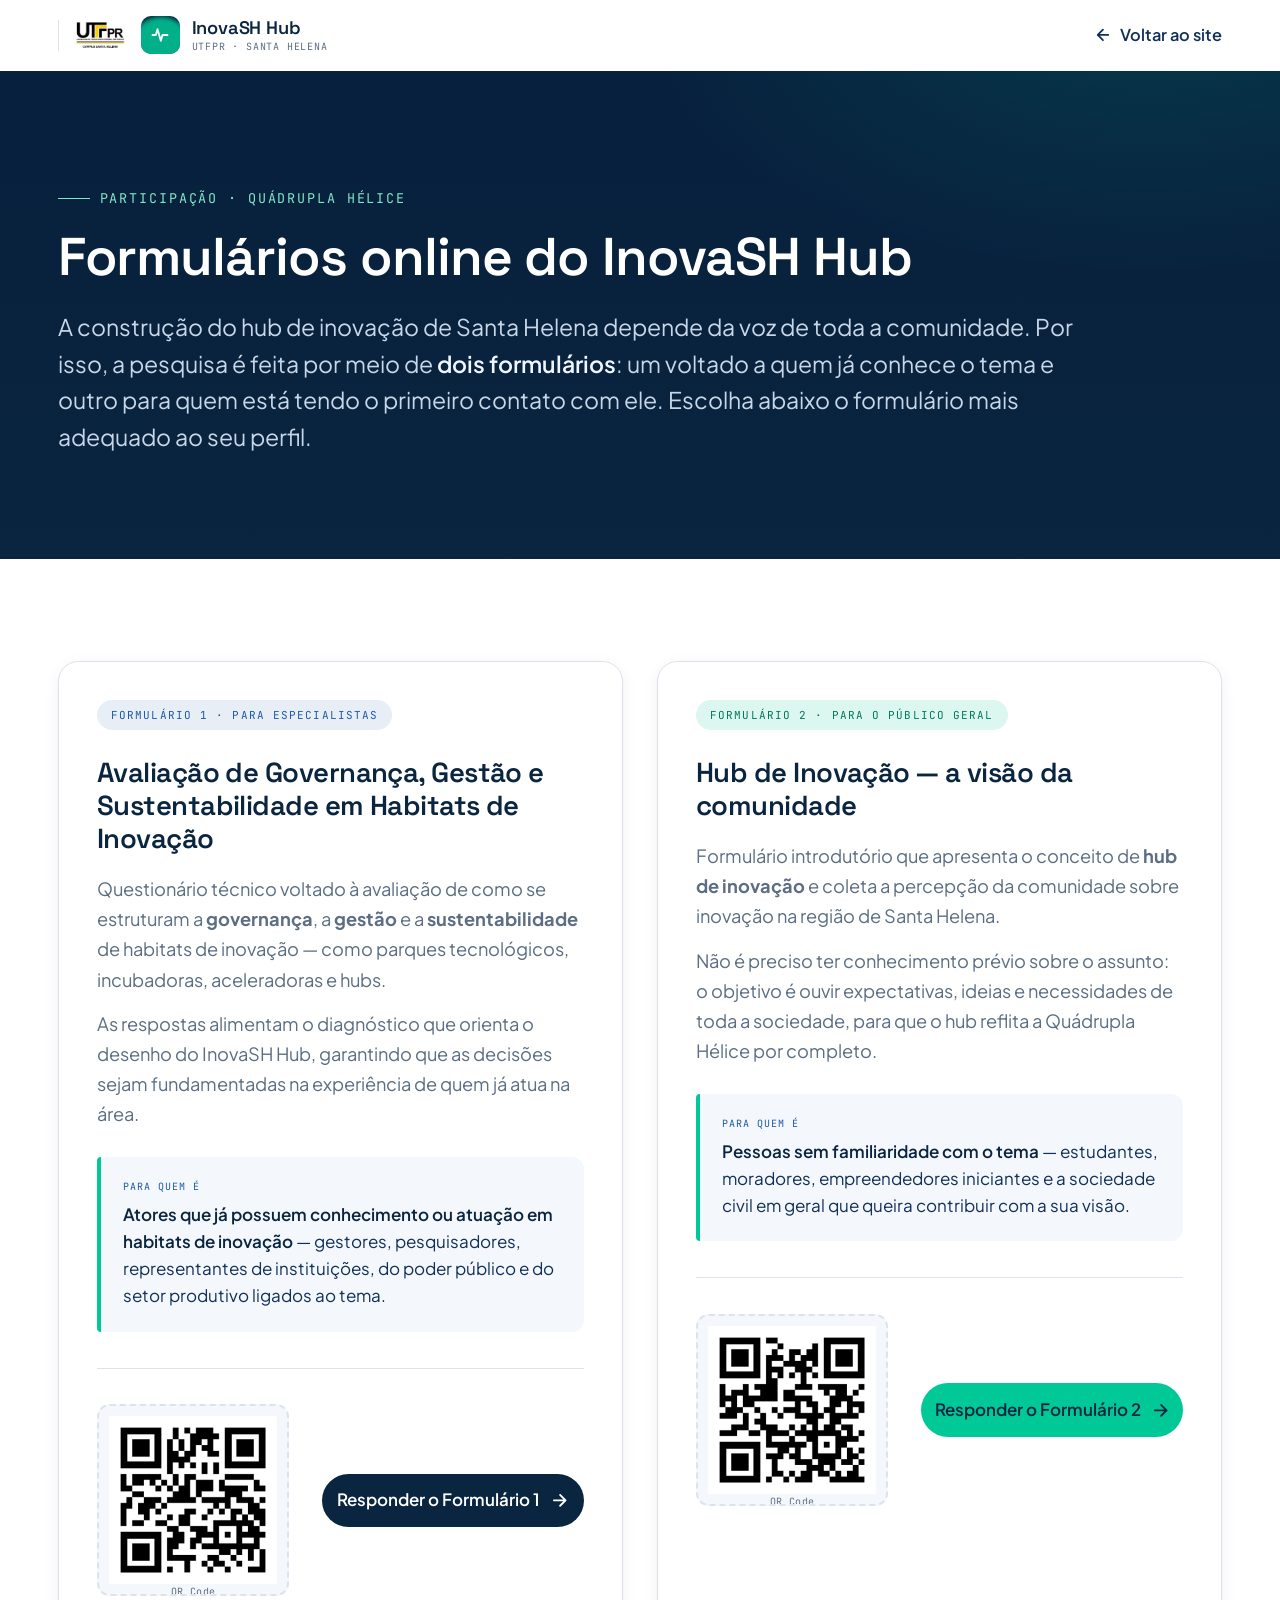
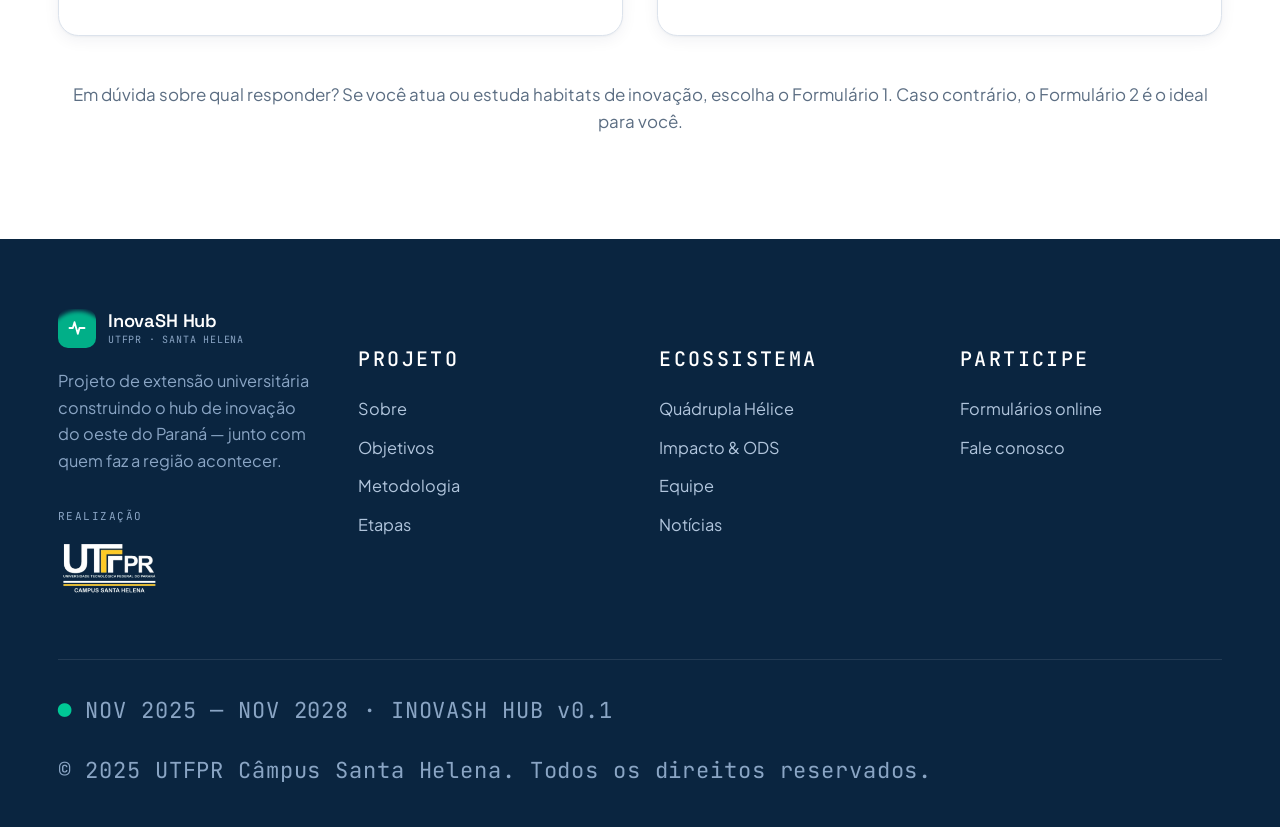
==== commit cfa94209: "atualização dos QR Codes dos formulários" ====
--- a/formularios.html
+++ b/formularios.html
@@ -90,7 +90,7 @@
           <!-- QR CODE — substitua o conteúdo abaixo pela imagem do QR Code.
                Ex.: <img src="qrcode-governanca.png" alt="QR Code do formulário de Governança" /> -->
           <div class="qr">
-            <img src="img/formulario1.jpg" alt="QR Code do formulário sobre Hub de Inovação" />
+            <img src="img/forms_1.png" alt="QR Code do formulário sobre Hub de Inovação" />
             <span class="qr__hint">QR Code<br />do Formulário 1<br />(inserir aqui)</span>
           </div>
 
@@ -131,7 +131,7 @@
           <!-- QR CODE — substitua o conteúdo abaixo pela imagem do QR Code.
                Ex.: <img src="qrcode-hub.png" alt="QR Code do formulário sobre Hub de Inovação" /> -->
           <div class="qr">
-            <img src="img/formulario2.jpg" alt="QR Code do formulário sobre Hub de Inovação" />
+            <img src="img/forms_2.png" alt="QR Code do formulário sobre Hub de Inovação" />
             <span class="qr__hint">QR Code<br />do Formulário 2<br />(inserir aqui)</span>
           </div>
 
--- a/style.css
+++ b/style.css
@@ -215,36 +215,95 @@
 
 .nav__cta { display: inline-flex; align-items: center; gap: 8px; flex-shrink: 0; }
 
-/* hamburguer — oculto por padrão */
+/* hamburguer — oculto por padrão, vira X quando aberto */
 .menu-toggle {
   display: none;
   width: 44px; height: 44px;
+  flex-direction: column;
   align-items: center; justify-content: center;
+  gap: 5px;
   border-radius: 8px; flex-shrink: 0;
+  position: relative; z-index: 60;
+  transition: background .2s;
 }
 .menu-toggle:hover { background: var(--paper); }
-
-/* drawer */
+.menu-toggle__bar {
+  display: block;
+  width: 22px; height: 2px;
+  background: var(--ink);
+  border-radius: 2px;
+  transition: transform .3s ease, opacity .2s ease, background .2s;
+  transform-origin: center;
+}
+.menu-toggle.is-open { background: var(--paper); }
+.menu-toggle.is-open .menu-toggle__bar:nth-child(1) { transform: translateY(7px) rotate(45deg); }
+.menu-toggle.is-open .menu-toggle__bar:nth-child(2) { opacity: 0; transform: scaleX(.4); }
+.menu-toggle.is-open .menu-toggle__bar:nth-child(3) { transform: translateY(-7px) rotate(-45deg); }
+
+/* backdrop escuro atrás do drawer */
+.nav__backdrop {
+  display: none;
+  position: fixed;
+  inset: 0;
+  background: rgba(10, 37, 64, .55);
+  backdrop-filter: blur(2px);
+  -webkit-backdrop-filter: blur(2px);
+  z-index: 38;
+  opacity: 0;
+  transition: opacity .25s ease;
+}
+.nav__backdrop.open { opacity: 1; }
+
+/* drawer — sempre presente em mobile (animação via opacity/transform) */
 .nav__drawer {
   display: none;
   position: fixed;
-  inset: var(--nav-h) 0 0 0;
+  top: var(--nav-h); left: 0; right: 0;
+  max-height: calc(100vh - var(--nav-h));
+  max-height: calc(100dvh - var(--nav-h));
   background: var(--white);
   flex-direction: column;
-  padding: 25px var(--gutter) 32px;
-  z-index: 40;
+  padding: 20px var(--gutter) 28px;
+  z-index: 45;
   border-top: 1px solid var(--line);
+  box-shadow: 0 24px 48px -16px rgba(10,37,64,.25);
   overflow-y: auto;
+  overscroll-behavior: contain;
+  transform: translateY(-12px);
+  opacity: 0;
+  visibility: hidden;
+  pointer-events: none;
+  transition: transform .3s ease, opacity .25s ease, visibility 0s linear .3s;
+}
+.nav__drawer.open {
+  transform: translateY(0);
+  opacity: 1;
+  visibility: visible;
+  pointer-events: auto;
+  transition: transform .3s ease, opacity .25s ease, visibility 0s linear 0s;
 }
 .nav__drawer a {
   display: block;
-  padding: 16px 0;
+  padding: 14px 0;
   font-family: var(--f-display);
-  font-size: clamp(20px, 4vw, 32px);
+  font-weight: 600;
+  font-size: clamp(17px, 3.6vw, 22px);
   border-bottom: 1px solid var(--line);
   color: var(--ink);
-}
-.nav__drawer .btn { margin-top: 25px; align-self: flex-start; }
+  transition: color .2s, padding-left .2s;
+}
+.nav__drawer a:hover { color: var(--blue); padding-left: 4px; }
+.nav__drawer .btn {
+  margin-top: 20px;
+  align-self: stretch;
+  justify-content: center;
+  border-bottom: none;
+  font-size: 16px;
+}
+.nav__drawer .btn:hover { padding-left: clamp(20px, 1.8vw, 32px); }
+
+/* trava o scroll do body enquanto o drawer está aberto */
+body.menu-open { overflow: hidden; }
 
 /* ============================================================
    BOTÕES
@@ -543,13 +602,15 @@
   align-items: start;
 }
 
-/* Matriz LFM */
+/* Matriz LFM — sempre em formato de tabela 4 colunas, em qualquer dispositivo */
 .lfm {
   background: var(--paper); border-radius: var(--radius-lg);
-  padding: 8px; border: 1px solid var(--line); overflow: hidden;
+  padding: 8px; border: 1px solid var(--line);
+  overflow-x: auto;
+  -webkit-overflow-scrolling: touch;
 }
 .lfm__head {
-  display: grid; grid-template-columns: repeat(4, 1fr);
+  display: grid; grid-template-columns: repeat(4, minmax(0, 1fr));
   gap: 4px; margin-bottom: 4px;
 }
 .lfm__cell {
@@ -559,10 +620,13 @@
   font-family: var(--f-mono);
   font-size: clamp(16px, 0.4vw + 0.5rem, 19px);
   text-transform: uppercase; letter-spacing: 0.08em; color: var(--muted);
+  min-width: 0;
+  overflow-wrap: anywhere;
+  word-break: break-word;
 }
 .lfm__cell--h { background: var(--ink); color: var(--white); font-weight: 600; }
 .lfm__row {
-  display: grid; grid-template-columns: repeat(4, 1fr);
+  display: grid; grid-template-columns: repeat(4, minmax(0, 1fr));
   gap: 4px; margin-bottom: 4px;
 }
 .lfm__row .lfm__cell {
@@ -996,22 +1060,49 @@
 .mono   { font-family: var(--f-mono); }
 
 /* ============================================================
-   RESPONSIVO — Mobile, Tablet, Notebook, Desktop
-   Estratégia: design fluido + breakpoints estruturais granulares.
-   ============================================================ */
-
-/* === NOTEBOOK MENOR (≤ 1200px) — reduz folgas do nav === */
-@media (max-width: 1200px) {
+   RESPONSIVO — Mobile S → 4K
+   Breakpoints (px): 320 · 375 · 425 · 768 · 1024 · 1440 · 2560
+   Estratégia: design fluido (clamp) + breakpoints estruturais.
+   ============================================================ */
+
+/* ============================================================
+   ▲ MIN-WIDTH: faixas acima do design padrão (Desktop, 4K)
+   ============================================================ */
+
+/* === DESKTOP (≥ 1440px) — limita largura para conforto de leitura === */
+@media (min-width: 1440px) {
+  .container { max-width: 1760px; }
+  .hero__copy { max-width: 760px; }
+  .section-lede { max-width: 70ch; }
+}
+
+/* === 4K (≥ 2560px) — evita esticar o layout até as bordas === */
+@media (min-width: 2560px) {
+  :root {
+    --gutter: 120px;
+    --section-pad: 180px;
+    --nav-h: 104px;
+  }
+  .container { max-width: 2200px; }
+  body { font-size: 22px; line-height: 1.6; }
+  .nav__links a { font-size: 22px; }
+  .hero h1 { font-size: 5.5rem; }
+  .section-title { font-size: 5rem; }
+  .hero__visual { max-width: 620px; }
+}
+
+/* ============================================================
+   ▼ MAX-WIDTH: faixas abaixo do design padrão (Laptop → Mobile)
+   ============================================================ */
+
+/* === LAPTOP (≤ 1024px) — encolhe nav e hero === */
+@media (max-width: 1024px) {
+  /* nav: gaps menores e oculta CTA antes do hamburguer */
   .nav__links { gap: clamp(10px, 1.4vw, 24px); }
   .nav__links a { font-size: clamp(15px, 1.2vw, 18px); }
-}
-
-/* === TABLET LANDSCAPE / NOTEBOOK PEQUENO (≤ 1024px) === */
-@media (max-width: 1024px) {
-  /* esconde o CTA do nav antes do hamburguer pra evitar overflow */
   .nav__cta.desktop { display: none; }
 
-  /* hero em 2 colunas ainda funciona, mas com gap menor */
+  /* hero em 2 colunas funciona, mas com gap menor */
   .hero__grid { gap: clamp(24px, 3.5vw, 56px); }
   .hero__visual { max-width: 420px; }
 
@@ -1023,12 +1114,13 @@
   .lfm__cell { padding: clamp(10px, 1.2vw, 16px); }
 }
 
-/* === TABLET / TELAS ESTREITAS (≤ 900px) === */
-@media (max-width: 900px) {
+/* === TABLET (≤ 768px) — nav vira hamburguer, hero empilha === */
+@media (max-width: 768px) {
   /* NAV → hamburguer */
   .nav__links { display: none; }
   .menu-toggle { display: flex; }
-  .nav__drawer.open { display: flex; }
+  .nav__drawer { display: flex; }
+  .nav__backdrop { display: block; }
 
   /* HERO → empilha; esconde o visual decorativo */
   .hero__grid { grid-template-columns: 1fr; gap: 0; }
@@ -1051,9 +1143,11 @@
   .tl__step { padding-top: 0; padding-left: 24px; padding-bottom: 24px; }
   .tl__dot { top: 2px; left: -11px; }
 
-  /* MATRIZ LFM → 2 colunas, sem cabeçalho */
-  .lfm__head { display: none; }
-  .lfm__row { grid-template-columns: 1fr 1fr; }
+  /* MATRIZ LFM → mantém 4 colunas, apenas reduz padding/fonte */
+  .lfm__cell { padding: clamp(8px, 1.4vw, 14px); font-size: clamp(12px, 1.4vw, 14px); }
+  .lfm__row .lfm__cell { font-size: clamp(13px, 1.4vw, 15px); line-height: 1.45; }
+  .lfm__cell strong { font-size: 0.95em; margin-bottom: 2px; }
+  .lfm__cell span { font-size: 0.85em; }
 
   /* OBJETIVO GERAL → empilha número e texto */
   .bigobj { flex-direction: column; align-items: flex-start; gap: 16px; }
@@ -1072,9 +1166,9 @@
   .footer__bottom { font-size: clamp(12px, 2.2vw, 16px); }
 }
 
-/* === MOBILE (≤ 640px) — celular === */
-@media (max-width: 640px) {
-  /* tipografia mais compacta */
+/* === MOBILE L (≤ 425px) — celulares modernos (iPhone Pro, Android padrão) === */
+@media (max-width: 425px) {
+  /* tipografia e padding mais compactos */
   :root { --section-pad: clamp(48px, 12vw, 80px); }
 
   /* HERO — remove quebras forçadas, melhora legibilidade */
@@ -1114,9 +1208,13 @@
   .obj-card { padding: 22px; }
   .obj-card p { font-size: clamp(14px, 3.8vw, 16px); line-height: 1.65; }
 
-  /* METODOLOGIA — LFM em 1 coluna pra evitar cortes */
-  .lfm__row { grid-template-columns: 1fr; }
-  .lfm__row .lfm__cell { font-size: clamp(14px, 3.5vw, 16px); }
+  /* METODOLOGIA — LFM continua 4 colunas; quando não couber, scroll horizontal */
+  .lfm { padding: 5px; }
+  .lfm__head, .lfm__row { gap: 3px; margin-bottom: 3px; grid-template-columns: repeat(4, minmax(110px, 1fr)); }
+  .lfm__cell { padding: 8px 7px; font-size: 12px; border-radius: 8px; }
+  .lfm__row .lfm__cell { font-size: 12.5px; line-height: 1.4; }
+  .lfm__cell strong { font-size: 0.95em; margin-bottom: 2px; }
+  .lfm__cell span { font-size: 0.85em; }
 
   /* TIMELINE — texto mais compacto */
   .tl__step h4 { font-size: clamp(1.05rem, 4.5vw, 1.3rem); }
@@ -1163,9 +1261,10 @@
   }
   footer h5 { font-size: 14px; margin-bottom: 14px; }
 
-  /* NAV DRAWER — itens um pouco menores */
-  .nav__drawer { padding: 20px var(--gutter) 28px; }
-  .nav__drawer a { font-size: clamp(18px, 5vw, 24px); padding: 14px 0; }
+  /* NAV DRAWER — padding lateral acompanha o gutter da página */
+  .nav__drawer { padding: 16px var(--gutter) 24px; }
+  .nav__drawer a { font-size: clamp(16px, 4.4vw, 20px); padding: 12px 0; }
+  .nav__drawer .btn { font-size: 15px; }
 
   /* FORMULÁRIOS — QR + link empilham */
   .formcard { padding: 24px; }
@@ -1178,29 +1277,100 @@
   .formhero h1 { font-size: clamp(1.8rem, 8vw, 2.8rem); }
   .subnav__back { font-size: 13px; }
   .subnav__back svg { width: 1em; height: 1em; }
-}
-
-/* === MOBILE PEQUENO (≤ 380px) — iPhone SE etc. === */
-@media (max-width: 380px) {
-  :root { --gutter: 16px; }
-
-  .brand small { display: none; }
+
+  /* logo UTFPR no nav: já um pouco menor que no desktop */
+  .nav__brand-group { gap: 10px; }
+  .nav__utfpr { padding-left: 10px; }
+  .nav__utfpr img { height: 28px; }
+  .nav__utfpr.is-empty { width: 56px; height: 28px; }
+}
+
+/* === MOBILE M (≤ 375px) — iPhone padrão / SE 2ª/3ª geração === */
+@media (max-width: 375px) {
+  :root { --gutter: 18px; }
+
+  /* brand fica mais enxuta */
   .brand { font-size: 15px; gap: 10px; }
-  .brand__mark { width: 34px; height: 34px; }
-
-  /* logo UTFPR no nav fica mais discreta em telas muito estreitas */
+  .brand__mark { width: 36px; height: 36px; }
+
+  /* logo UTFPR — divisória mais discreta */
   .nav__brand-group { gap: 8px; }
   .nav__utfpr { padding-left: 8px; }
   .nav__utfpr img { height: 26px; }
   .nav__utfpr.is-empty { width: 50px; height: 26px; }
 
-  .hero h1 { font-size: 1.7rem; }
+  /* hero — título principal não ultrapassa */
+  .hero h1 { font-size: 1.8rem; }
+
+  /* botões um pouco menores */
+  .btn { padding: 12px 18px; font-size: 14.5px; }
+  .btn--sm { padding: 10px 14px; font-size: 13.5px; }
+
+  /* partners strip — texto compacto, mas legível */
+  .partners__row { font-size: 11px; gap: 9px; }
+
+  /* formulários — QR ainda confortável */
+  .qr { width: 170px; height: 170px; }
+}
+
+/* === MOBILE S (≤ 320px) — iPhone SE 1ª geração, Galaxy Fold fechado === */
+@media (max-width: 320px) {
+  :root { --gutter: 14px; }
+
+  /* esconde subtítulo do brand pra liberar espaço */
+  .brand small { display: none; }
+  .brand { font-size: 14px; gap: 8px; }
+  .brand__mark { width: 32px; height: 32px; }
+
+  /* logo UTFPR no nav fica mínima */
+  .nav__brand-group { gap: 6px; }
+  .nav__utfpr { padding-left: 6px; }
+  .nav__utfpr img { height: 24px; }
+  .nav__utfpr.is-empty { width: 44px; height: 24px; }
+
+  /* hero — título mínimo legível, meta em 1 coluna */
+  .hero h1 { font-size: 1.55rem; }
+  .hero__lede { font-size: 0.95rem; }
   .hero__meta { grid-template-columns: 1fr; }
 
-  .partners__row { font-size: 10px; gap: 8px; }
-
-  .btn { padding: 11px 18px; font-size: 14px; }
-  .btn--sm { padding: 9px 14px; font-size: 13px; }
+  /* partners — compacto, ainda legível (mín. 11px) */
+  .partners__row { font-size: 11px; gap: 6px; letter-spacing: 0.06em; }
+
+  /* botões compactos */
+  .btn { padding: 10px 14px; font-size: 13px; }
+  .btn--sm { padding: 8px 12px; font-size: 12px; }
+
+  /* títulos de seção menores */
+  .section-title { font-size: 1.4rem; }
+
+  /* QR menor para caber bem */
+  .qr { width: 150px; height: 150px; }
+  .formcard { padding: 20px; }
+  .formcard h2 { font-size: 1.15rem; }
+
+  /* footer mais enxuto */
+  .footer__bottom { font-size: 11px; }
+  .footer__utfpr { height: 44px; }
+
+  /* MATRIZ LFM — 4 colunas com scroll horizontal quando não couber (legibilidade > caber tudo) */
+  .lfm { padding: 4px; }
+  .lfm__head, .lfm__row { gap: 2px; margin-bottom: 2px; grid-template-columns: repeat(4, minmax(100px, 1fr)); }
+  .lfm__cell { padding: 6px 5px; font-size: 11px; letter-spacing: 0.04em; border-radius: 6px; }
+  .lfm__row .lfm__cell { font-size: 11.5px; line-height: 1.4; }
+  .lfm__cell strong { font-size: 1em; }
+  .lfm__cell span { font-size: 0.85em; }
+
+  /* SUBNAV (formularios.html / swot.html) — encolhe pra caber junto da marca */
+  .subnav__back { font-size: 11px; gap: 5px; letter-spacing: 0; }
+  .subnav__back svg { width: 1em; height: 1em; }
+
+  /* NAV inner — gap mínimo para liberar espaço */
+  .nav__inner { gap: 8px; }
+
+  /* SOON (swot.html) — título e lede mais compactos */
+  .soon h1 { font-size: 1.5rem; }
+  .soon__lede { font-size: 0.95rem; }
+  .soon__badge { font-size: 10px; padding: 6px 12px; }
 }
 
 /* === LANDSCAPE em celulares baixos — evita hero gigante === */
